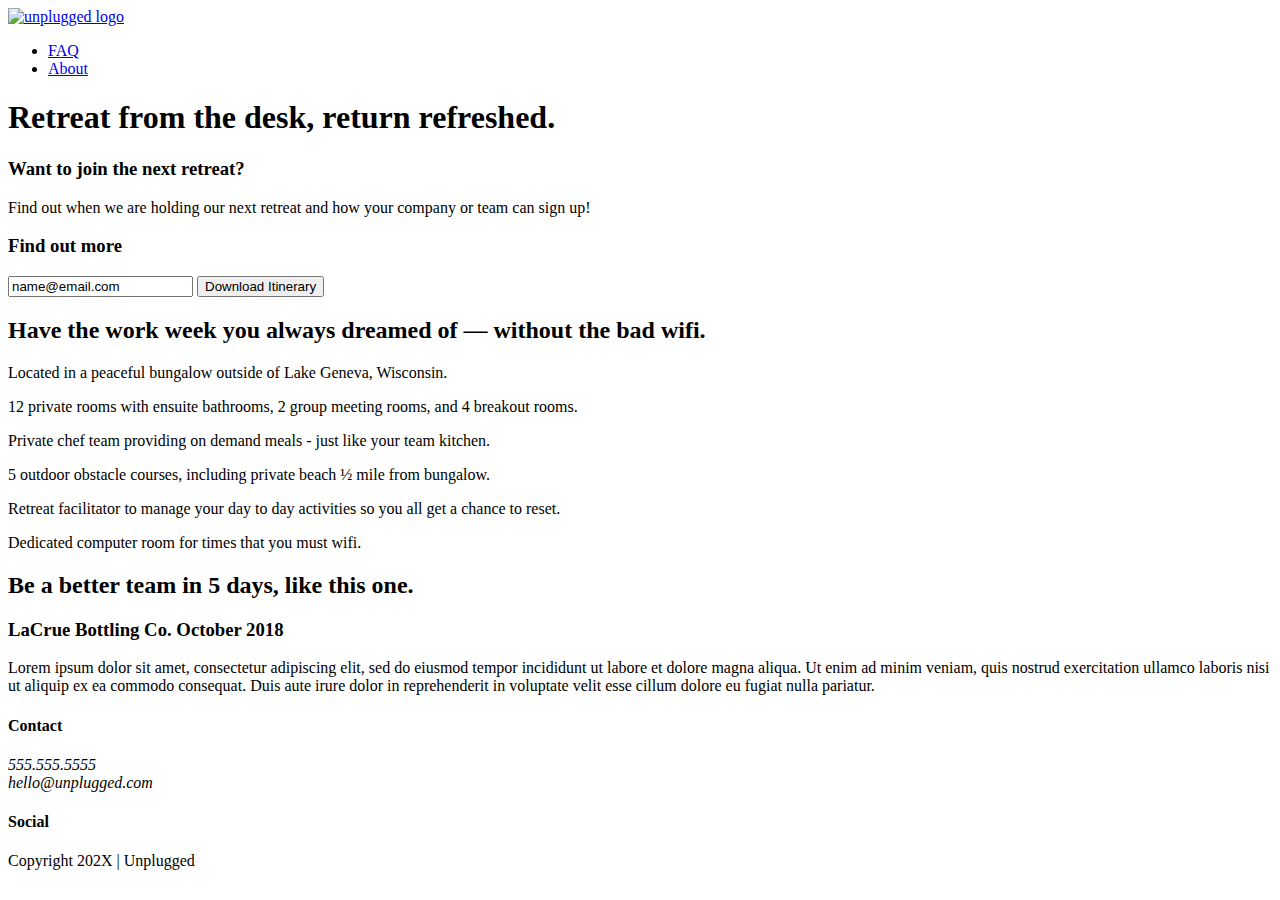
==== index.html @ 960b0386 "Completed coding on homepage" ====
<!doctype html>
<html class="no-js" lang="">

<head>
  <meta charset="utf-8">
  <title>Tranquil Escapes</title>
  <meta name="description" content="">
  <meta name="viewport" content="width=device-width, initial-scale=1">

  <meta property="og:title" content="">
  <meta property="og:type" content="">
  <meta property="og:url" content="">
  <meta property="og:image" content="">

  <link rel="manifest" href="site.webmanifest">
  <link rel="apple-touch-icon" href="icon.png">
  <!-- Place favicon.ico in the root directory -->

  <link rel="stylesheet" href="css/normalize.css">
  <link rel="stylesheet" href="css/main.css">

  <meta name="theme-color" content="#fafafa">
</head>

<body>
  <header>
    <div>
      <a href="#"><img src="" alt="unplugged logo"></a>
      <div class="header-divider"></div>
      <nav>
        <ul>
          <li><a href="faq/index.html" rel="noopener">FAQ</a></li>
          <li><a href="about/index.html" rel="noopener">About</a></li>
        </ul>
      </nav>
    </div>
  </header>
  <main>
    <section class="hero-area">
      <h1>Retreat from the desk, return refreshed.</h1>
    </section>
    <aside>
      <div class="content-wrapper">
        <div class="form-description">
          <h3>Want to join the next retreat?</h3>
          <p>
            Find out when we are holding our next retreat and how your company or team can sign up!
          </p>
        </div>
        <div class="form">
          <h3>Find out more</h3>
          <input type="text" name="name" value="name@email.com">
          <input type="button" value="Download Itinerary">
        </div>
      </div>
    </aside>
    <section class="features">
      <div class="content-wrapper">
        <h2>Have the work week you always dreamed of — without the bad wifi.</h2>
        <div class="features-items">
          <article>
            <p class="fontawesome-icon">
            </p>
            <p class="features-item-description">
              Located in a peaceful bungalow outside of Lake Geneva, Wisconsin.
            </p>
          </article>
          <article>
            <p class="fontawesome-icon">
            </p>
            <p class="features-item-description">
              12 private rooms with ensuite bathrooms, 2 group meeting rooms, and 4 breakout rooms.
            </p>
          </article>
          <article>
            <p class="fontawesome-icon">
            </p>
            <p class="features-item-description">
              Private chef team providing on demand meals - just like your team kitchen.
            </p>
          </article>
          <article>
            <p class="fontawesome-icon">
            </p>
            <p class="features-item-description">
              5 outdoor obstacle courses, including private beach ½ mile from bungalow.
            </p>
          </article>
          <article>
            <p class="fontawesome-icon">
            </p>
            <p class="features-item-description">
              Retreat facilitator to manage your day to day activities so you all get a chance to reset.
            </p>
          </article>
          <article>
            <p class="fontawesome-icon">
            </p>
            <p class="features-item-description">
              Dedicated computer room for times that you must wifi.
            </p>
          </article>
        </div>
      </div>
    </section>
    <section class="reviews">
      <div class="content-wrapper">
        <h2>Be a better team in 5 days, like this one.</h2>
        <article>
          <div>
            <h3>LaCrue Bottling Co. October 2018</h3>
            <p>
              Lorem ipsum dolor sit amet, consectetur adipiscing elit, sed do eiusmod tempor incididunt ut labore et
              dolore magna aliqua. Ut enim ad minim veniam, quis nostrud exercitation ullamco laboris nisi ut aliquip ex
              ea commodo consequat. Duis aute irure dolor
              in reprehenderit in voluptate velit esse cillum dolore eu fugiat nulla pariatur.
            </p>
          </div>
        </article>
      </div>
    </section>
  </main>
  <footer>
    <div class="content-wrapper">
      <div class="footer-content">
        <div class="contact">
          <h4>Contact</h4>
          <address>
            <p>555.555.5555<br>
              hello@unplugged.com
            </p>
          </address>
          <div class="social">
            <h4>Social</h4>
            <div class="social-icons">
              <p>
                <a href="https://www.facebook.com/Skillcrush/" target="_blank"></a>
              </p>
              <p>
                <a href="https://twitter.com/Skillcrush" target="_blank"></a>
              </p>
              <p>
                <a href="https://www.instagram.com/skillcrush/" target="_blank"></a>
              </p>
            </div>
          </div>
        </div>
        <!-- footer content ends-->
      </div>
      <!-- footer content-wrapper ends -->
      <div class="copyright">
        <p>Copyright 202X | Unplugged</p>
      </div>
  </footer>

  <script src="js/vendor/modernizr-3.11.2.min.js"></script>
  <script src="js/plugins.js"></script>
  <script src="js/main.js"></script>

  <!-- Google Analytics: change UA-XXXXX-Y to be your site's ID. -->
  <script>
    window.ga = function () {
      ga.q.push(arguments)
    };
    ga.q = [];
    ga.l = +new Date;
    ga('create', 'UA-XXXXX-Y', 'auto');
    ga('set', 'anonymizeIp', true);
    ga('set', 'transport', 'beacon');
    ga('send', 'pageview')
  </script>
  <script src="https://www.google-analytics.com/analytics.js" async></script>
</body>

</html>
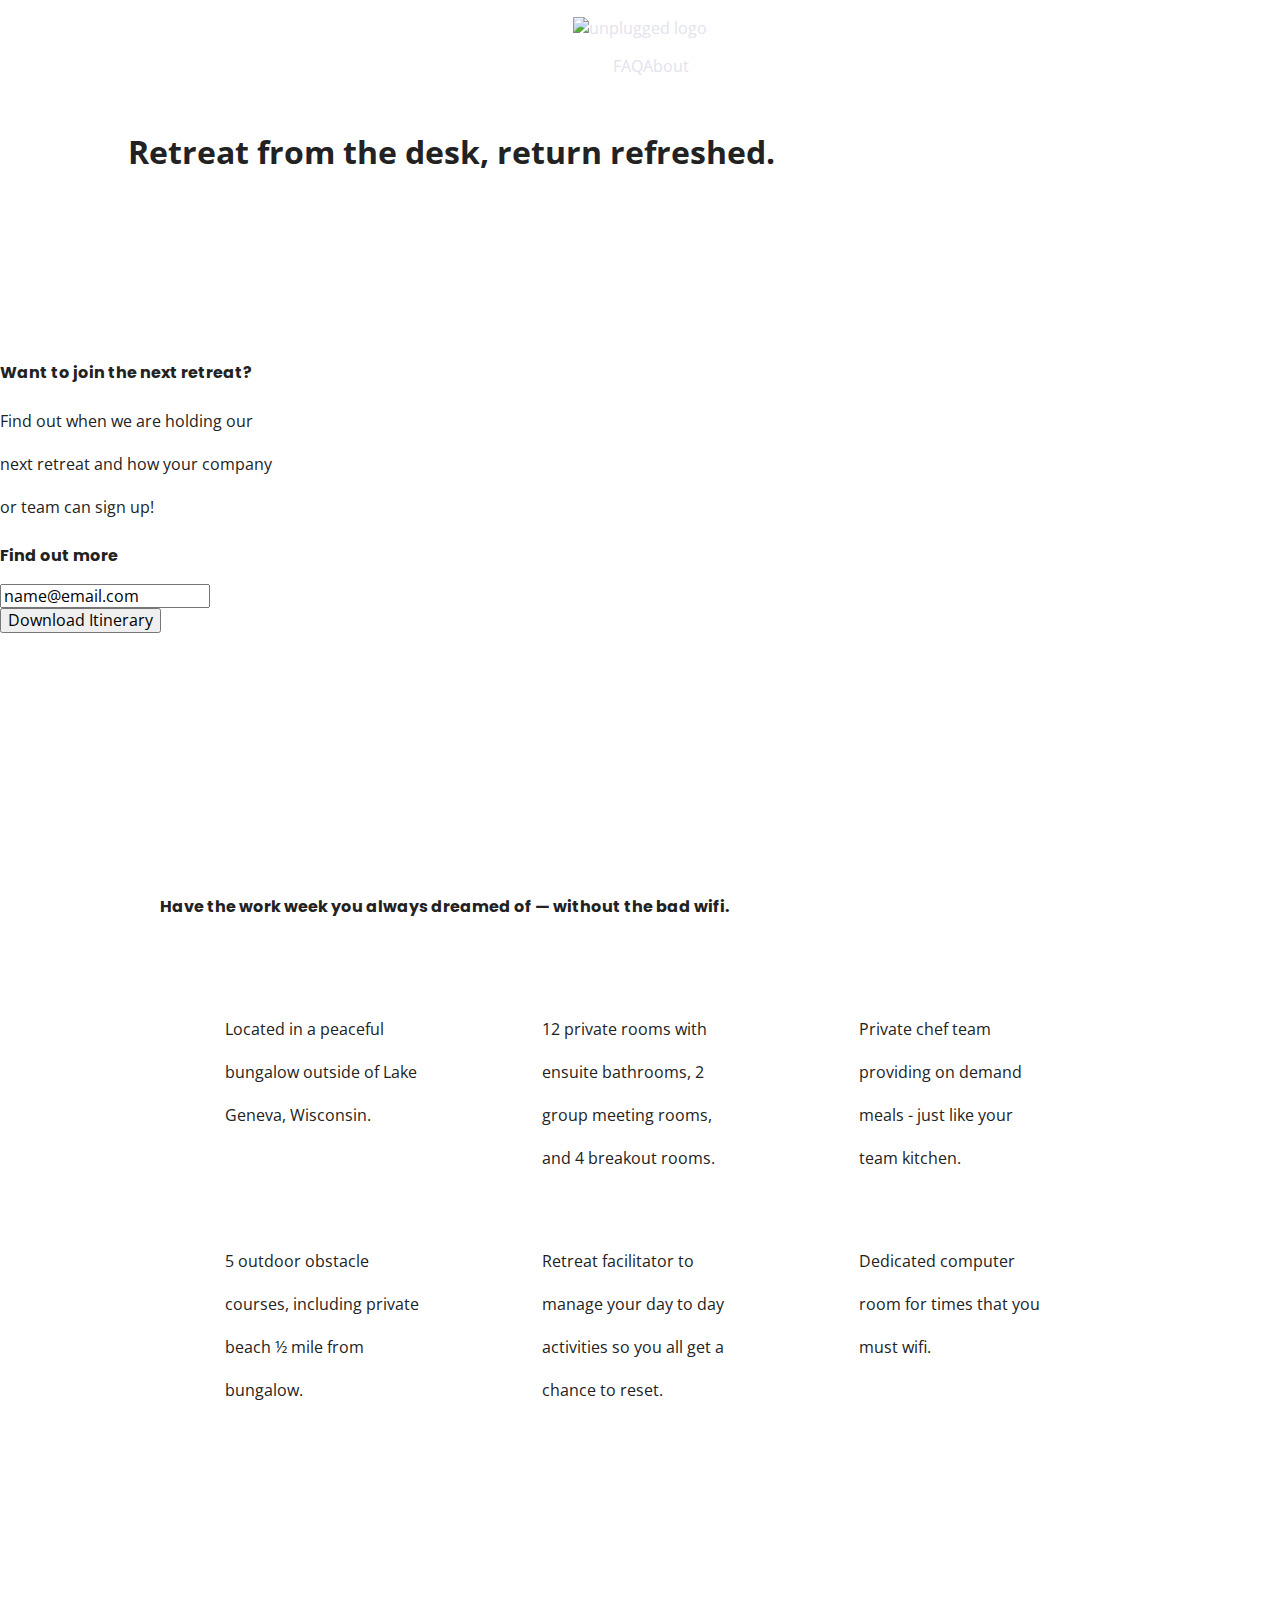
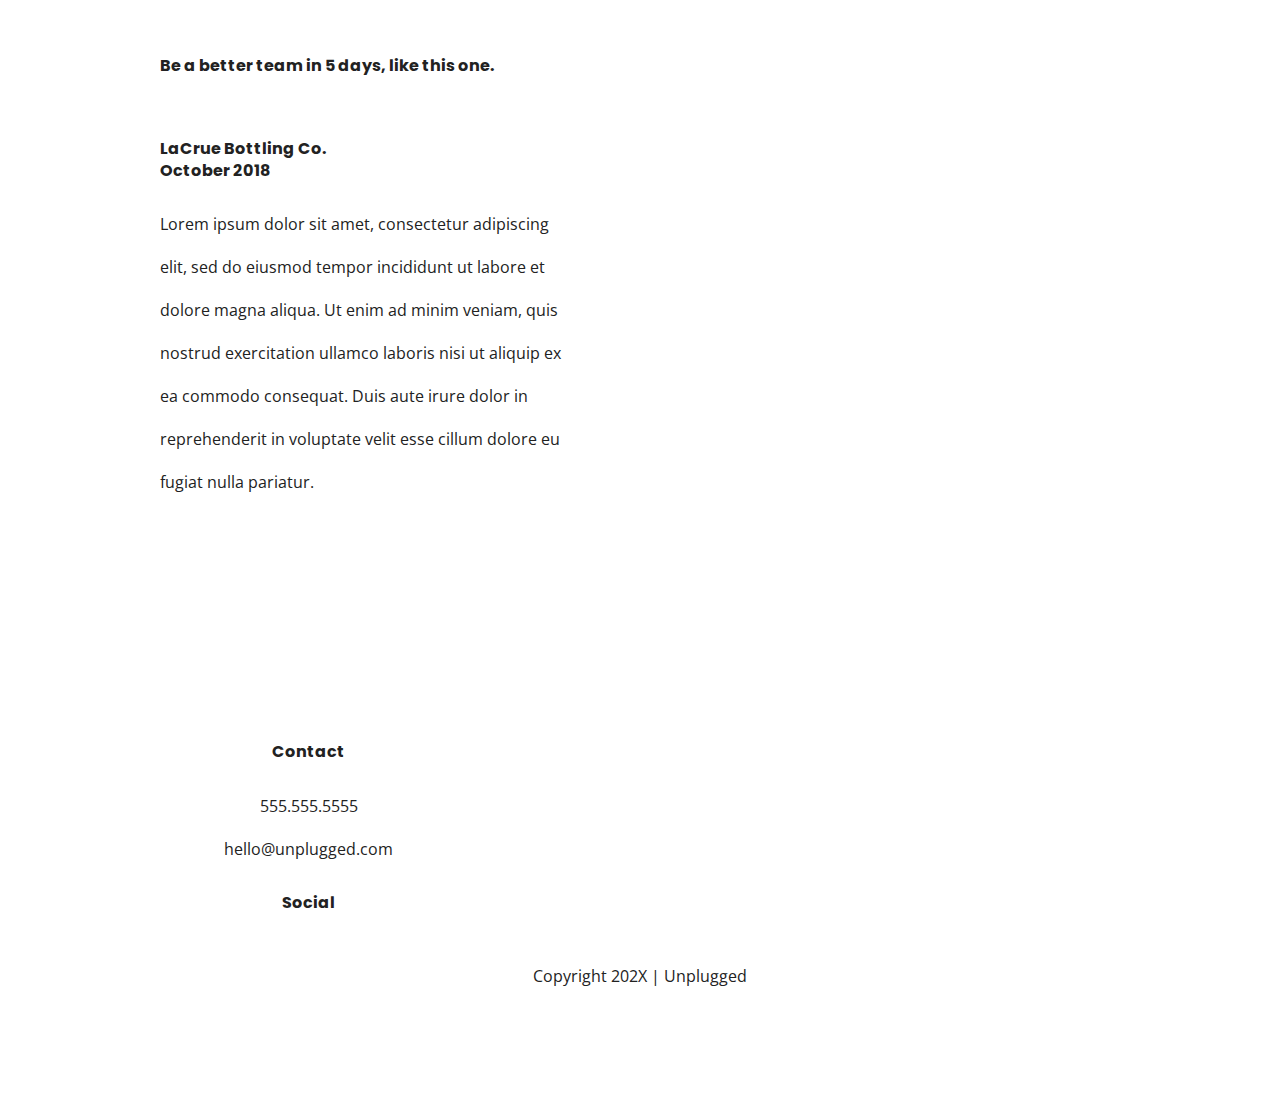
==== commit 9bc5f274: "Implemented text styles" ====
--- a/index.html
+++ b/index.html
@@ -18,6 +18,11 @@
 
   <link rel="stylesheet" href="css/normalize.css">
   <link rel="stylesheet" href="css/main.css">
+  <link rel="preconnect" href="https://fonts.googleapis.com">
+  <link rel="preconnect" href="https://fonts.gstatic.com" crossorigin>
+  <link
+    href="https://fonts.googleapis.com/css2?family=Open+Sans:ital,wght@0,300..800;1,300..800&family=Poppins:ital,wght@0,100;0,200;0,300;0,400;0,500;0,600;0,700;0,800;0,900;1,100;1,200;1,300;1,400;1,500;1,600;1,700;1,800;1,900&display=swap"
+    rel="stylesheet">
 
   <meta name="theme-color" content="#fafafa">
 </head>
--- a/css/main.css
+++ b/css/main.css
@@ -0,0 +1,641 @@
+/*! HTML5 Boilerplate v8.0.0 | MIT License | https://html5boilerplate.com/ */
+
+/* main.css 2.1.0 | MIT License | https://github.com/h5bp/main.css#readme */
+/*
+ * What follows is the result of much research on cross-browser styling.
+ * Credit left inline and big thanks to Nicolas Gallagher, Jonathan Neal,
+ * Kroc Camen, and the H5BP dev community and team.
+ */
+
+/* ==========================================================================
+   Base styles: opinionated defaults
+   ========================================================================== */
+
+html {
+  color: #222;
+  font-size: 1em;
+  line-height: 1.4;
+}
+
+/*
+ * Remove text-shadow in selection highlight:
+ * https://twitter.com/miketaylr/status/12228805301
+ *
+ * Vendor-prefixed and regular ::selection selectors cannot be combined:
+ * https://stackoverflow.com/a/16982510/7133471
+ *
+ * Customize the background color to match your design.
+ */
+
+::-moz-selection {
+  background: #b3d4fc;
+  text-shadow: none;
+}
+
+::selection {
+  background: #b3d4fc;
+  text-shadow: none;
+}
+
+/*
+ * A better looking default horizontal rule
+ */
+
+hr {
+  display: block;
+  height: 1px;
+  border: 0;
+  border-top: 1px solid #ccc;
+  margin: 1em 0;
+  padding: 0;
+}
+
+/*
+ * Remove the gap between audio, canvas, iframes,
+ * images, videos and the bottom of their containers:
+ * https://github.com/h5bp/html5-boilerplate/issues/440
+ */
+
+audio,
+canvas,
+iframe,
+img,
+svg,
+video {
+  vertical-align: middle;
+}
+
+/*
+ * Remove default fieldset styles.
+ */
+
+fieldset {
+  border: 0;
+  margin: 0;
+  padding: 0;
+}
+
+/*
+ * Allow only vertical resizing of textareas.
+ */
+
+textarea {
+  resize: vertical;
+}
+
+/* ==========================================================================
+   Author's custom styles
+   ========================================================================== */
+/* General Styles */
+
+html {
+  font-size: 1rem;
+}
+
+body {
+  font-family: "Open Sans", sans-serif;
+  font-size: 1em;
+}
+
+ul,
+ol {
+  list-style-type: none;
+}
+
+a {
+  color: #e2e3ed;
+  text-decoration: none;
+}
+
+h2 {
+  font-family: "Poppins", sans-serif;
+  font-size: 1em;
+}
+
+h3,
+h4 {
+  font-family: "Poppins", sans-serif;
+  font-size: 1em;
+}
+
+p {
+  line-height: 43px;
+}
+
+img {
+}
+
+figure {
+}
+
+address {
+  font-style: normal;
+}
+
+.content-wrapper {
+  width: 90%;
+}
+
+.content-wrapper {
+  width: 90%;
+  margin: 50px 0;
+}
+
+header {
+  display: flex;
+  justify-content: center;
+  padding: 15px 0;
+}
+
+header .content-wrapper {
+  display: flex;
+  justify-content: center;
+  align-items: center;
+  flex-flow: row wrap;
+  margin: 0;
+}
+.header-divider {
+  width: 80%;
+  height: 1px;
+  margin: 10px 0 20px 0;
+}
+
+header nav {
+  width: 60%;
+}
+
+header nav ul {
+  display: flex;
+  justify-content: space-around;
+  width: 100%;
+}
+
+footer {
+  display: flex;
+  flex-direction: column;
+  align-items: center;
+  text-align: center;
+}
+
+footer .content-wrapper {
+  width: 55%;
+}
+
+footer p {
+  margin: 0;
+}
+
+footer .contact {
+  margin-bottom: 50px;
+}
+
+footer .social-icons {
+  display: flex;
+  justify-content: space-around;
+  align-items: center;
+}
+
+footer .social-icons p {
+  display: flex;
+  justify-content: center;
+  align-items: center;
+}
+
+footer .copyright {
+  margin: 20px 0;
+}
+/* -------------------- Mobile Styles - Homepage -------------------- */
+
+/* Hero Area */
+
+.hero-area {
+  display: flex;
+  justify-content: center;
+}
+
+/* Aside */
+
+aside {
+  display: flex;
+  justify-content: center;
+}
+
+/* Features */
+
+.features {
+  display: flex;
+  justify-content: center;
+}
+
+.features h2 {
+  margin-bottom: 60px;
+}
+
+.features article {
+  width: 63%;
+  margin: 30px 0;
+}
+
+.features .features-items {
+  display: flex;
+  justify-content: center;
+  align-items: flex-start;
+  flex-flow: row wrap;
+}
+
+.features p {
+  margin: 0;
+}
+
+/* Reviews */
+
+.reviews {
+  display: flex;
+  justify-content: center;
+}
+
+.reviews h2 {
+  margin-bottom: 40px;
+}
+
+.reviews h3 {
+  width: 55%;
+  margin: 20px 0;
+}
+
+/* ==========================================================================
+   About Page
+   ========================================================================== */
+
+.mission {
+  display: flex;
+  justify-content: center;
+}
+
+.contact-section {
+  display: flex;
+  justify-content: center;
+}
+
+.contact-content p {
+  margin: 0;
+}
+
+/* ==========================================================================
+   FAQ Page
+   ========================================================================== */
+
+.faq {
+  display: flex;
+  justify-content: center;
+}
+
+.faq .content-wrapper {
+  display: flex;
+  justify-content: center;
+  align-items: flex-start;
+  flex-flow: row wrap;
+  margin: 50px 0 0 0;
+}
+
+.faq h2 {
+  margin-bottom: 40px;
+}
+
+.faq-content {
+  margin-bottom: 50px;
+}
+/* ==========================================================================
+   Helper classes
+   ========================================================================== */
+
+/*
+ * Hide visually and from screen readers
+ */
+
+.hidden,
+[hidden] {
+  display: none !important;
+}
+
+/*
+ * Hide only visually, but have it available for screen readers:
+ * https://snook.ca/archives/html_and_css/hiding-content-for-accessibility
+ *
+ * 1. For long content, line feeds are not interpreted as spaces and small width
+ *    causes content to wrap 1 word per line:
+ *    https://medium.com/@jessebeach/beware-smushed-off-screen-accessible-text-5952a4c2cbfe
+ */
+
+.sr-only {
+  border: 0;
+  clip: rect(0, 0, 0, 0);
+  height: 1px;
+  margin: -1px;
+  overflow: hidden;
+  padding: 0;
+  position: absolute;
+  white-space: nowrap;
+  width: 1px;
+  /* 1 */
+}
+
+/*
+ * Extends the .sr-only class to allow the element
+ * to be focusable when navigated to via the keyboard:
+ * https://www.drupal.org/node/897638
+ */
+
+.sr-only.focusable:active,
+.sr-only.focusable:focus {
+  clip: auto;
+  height: auto;
+  margin: 0;
+  overflow: visible;
+  position: static;
+  white-space: inherit;
+  width: auto;
+}
+
+/*
+ * Hide visually and from screen readers, but maintain layout
+ */
+
+.invisible {
+  visibility: hidden;
+}
+
+/*
+ * Clearfix: contain floats
+ *
+ * For modern browsers
+ * 1. The space content is one way to avoid an Opera bug when the
+ *    `contenteditable` attribute is included anywhere else in the document.
+ *    Otherwise it causes space to appear at the top and bottom of elements
+ *    that receive the `clearfix` class.
+ * 2. The use of `table` rather than `block` is only necessary if using
+ *    `:before` to contain the top-margins of child elements.
+ */
+
+.clearfix::before,
+.clearfix::after {
+  content: " ";
+  display: table;
+}
+
+.clearfix::after {
+  clear: both;
+}
+
+/* ==========================================================================
+   EXAMPLE Media Queries for Responsive Design.
+   These examples override the primary ('mobile first') styles.
+   Modify as content requires.
+   ========================================================================== */
+
+@media only screen and (min-width: 768px) {
+  /*Tablet styles here*/
+  .content-wrapper {
+    max-width: 640px;
+    margin: 100px 0;
+  }
+  /* Header */
+  header {
+    padding: 33px 0;
+  }
+  header .content-wrapper {
+    width: 100px;
+    justify-content: space-between;
+  }
+
+  header nav {
+    width: 20%;
+  }
+
+  header nav ul {
+    justify-content: space-between;
+  }
+
+  .header-divider {
+    display: none;
+  }
+
+  /* Hero Area */
+
+  /* Aside */
+  aside {
+    display: flex;
+    justify-content: space-between;
+    align-content: flex-start;
+    margin: 50px 0;
+  }
+  aside .content-wrapper .form-description,
+  aside .content-wrapper .form {
+    width: 40%;
+    margin: 0;
+  }
+
+  /* Features */
+  .features article {
+    display: flex;
+    align-items: center;
+    flex-flow: column wrap;
+    flex-basis: 50%;
+  }
+
+  .features .features-item-description {
+    width: 62%;
+  }
+
+  /* Reviews */
+  .reviews article {
+    display: flex;
+    justify-content: space-between;
+  }
+
+  .reviews article div {
+    width: 49%;
+  }
+
+  /* Footer */
+  footer .content-wrapper {
+    width: 65%;
+  }
+
+  .footer-content {
+    display: flex;
+    justify-content: space-between;
+    align-items: center;
+  }
+
+  footer .contact {
+    margin-bottom: 0;
+  }
+
+  footer .copyright {
+    width: 100%;
+  }
+
+  /* About Page - Tablet View */
+  .mission-content {
+    display: flex;
+    justify-content: space-between;
+    align-items: flex-start;
+    padding-top: 20px;
+  }
+
+  .mission-content p {
+    width: 45%;
+  }
+
+  .contact-section .content-wrapper h2 {
+    width: 80%;
+  }
+
+  .contact-content {
+    display: flex;
+    justify-content: space-between;
+    align-items: flex-start;
+  }
+  /* FAQ Page - Tablet View */
+  .faq .content-wrapper {
+    display: flex;
+    justify-content: space-between;
+  }
+  .faq-content {
+    flex-basis: 45%;
+  }
+  .faq h2 {
+    width: 100%;
+  }
+}
+
+@media only screen and (min-width: 1200px) {
+  /*Desktop styles here*/
+  header {
+    padding: 15px 0;
+  }
+
+  .content-wrapper {
+    max-width: 960px;
+  }
+
+  /* Hero */
+  .hero-area h1 {
+    width: 80%;
+  }
+
+  /* Aside */
+  aside .content-wrapper {
+    justify-content: space-around;
+  }
+
+  aside .content-wrapper .form-description,
+  aside .content-wrapper .form {
+    width: 30%;
+  }
+
+  /* Features */
+  .features h2 {
+    width: 90%;
+  }
+
+  .features article {
+    flex-basis: 33%;
+  }
+
+  .reviews article div {
+    width: 42%;
+  }
+
+  .mission h2,
+  .contact-section .content-wrapper h2 {
+    width: 95%;
+  }
+
+  .faq h2 {
+    width: 100%;
+  }
+}
+
+@media print,
+  (-webkit-min-device-pixel-ratio: 1.25),
+  (min-resolution: 1.25dppx),
+  (min-resolution: 120dpi) {
+  /* Style adjustments for high resolution devices */
+}
+
+/* ==========================================================================
+   Print styles.
+   Inlined to avoid the additional HTTP request:
+   https://www.phpied.com/delay-loading-your-print-css/
+   ========================================================================== */
+
+@media print {
+  *,
+  *::before,
+  *::after {
+    background: #fff !important;
+    color: #000 !important;
+    /* Black prints faster */
+    box-shadow: none !important;
+    text-shadow: none !important;
+  }
+
+  a,
+  a:visited {
+    text-decoration: underline;
+  }
+
+  a[href]::after {
+    content: " (" attr(href) ")";
+  }
+
+  abbr[title]::after {
+    content: " (" attr(title) ")";
+  }
+
+  /*
+   * Don't show links that are fragment identifiers,
+   * or use the `javascript:` pseudo protocol
+   */
+  a[href^="#"]::after,
+  a[href^="javascript:"]::after {
+    content: "";
+  }
+
+  pre {
+    white-space: pre-wrap !important;
+  }
+
+  pre,
+  blockquote {
+    border: 1px solid #999;
+    page-break-inside: avoid;
+  }
+
+  /*
+   * Printing Tables:
+   * https://web.archive.org/web/20180815150934/http://css-discuss.incutio.com/wiki/Printing_Tables
+   */
+  thead {
+    display: table-header-group;
+  }
+
+  tr,
+  img {
+    page-break-inside: avoid;
+  }
+
+  p,
+  h2,
+  h3 {
+    orphans: 3;
+    widows: 3;
+  }
+
+  h2,
+  h3 {
+    page-break-after: avoid;
+  }
+}
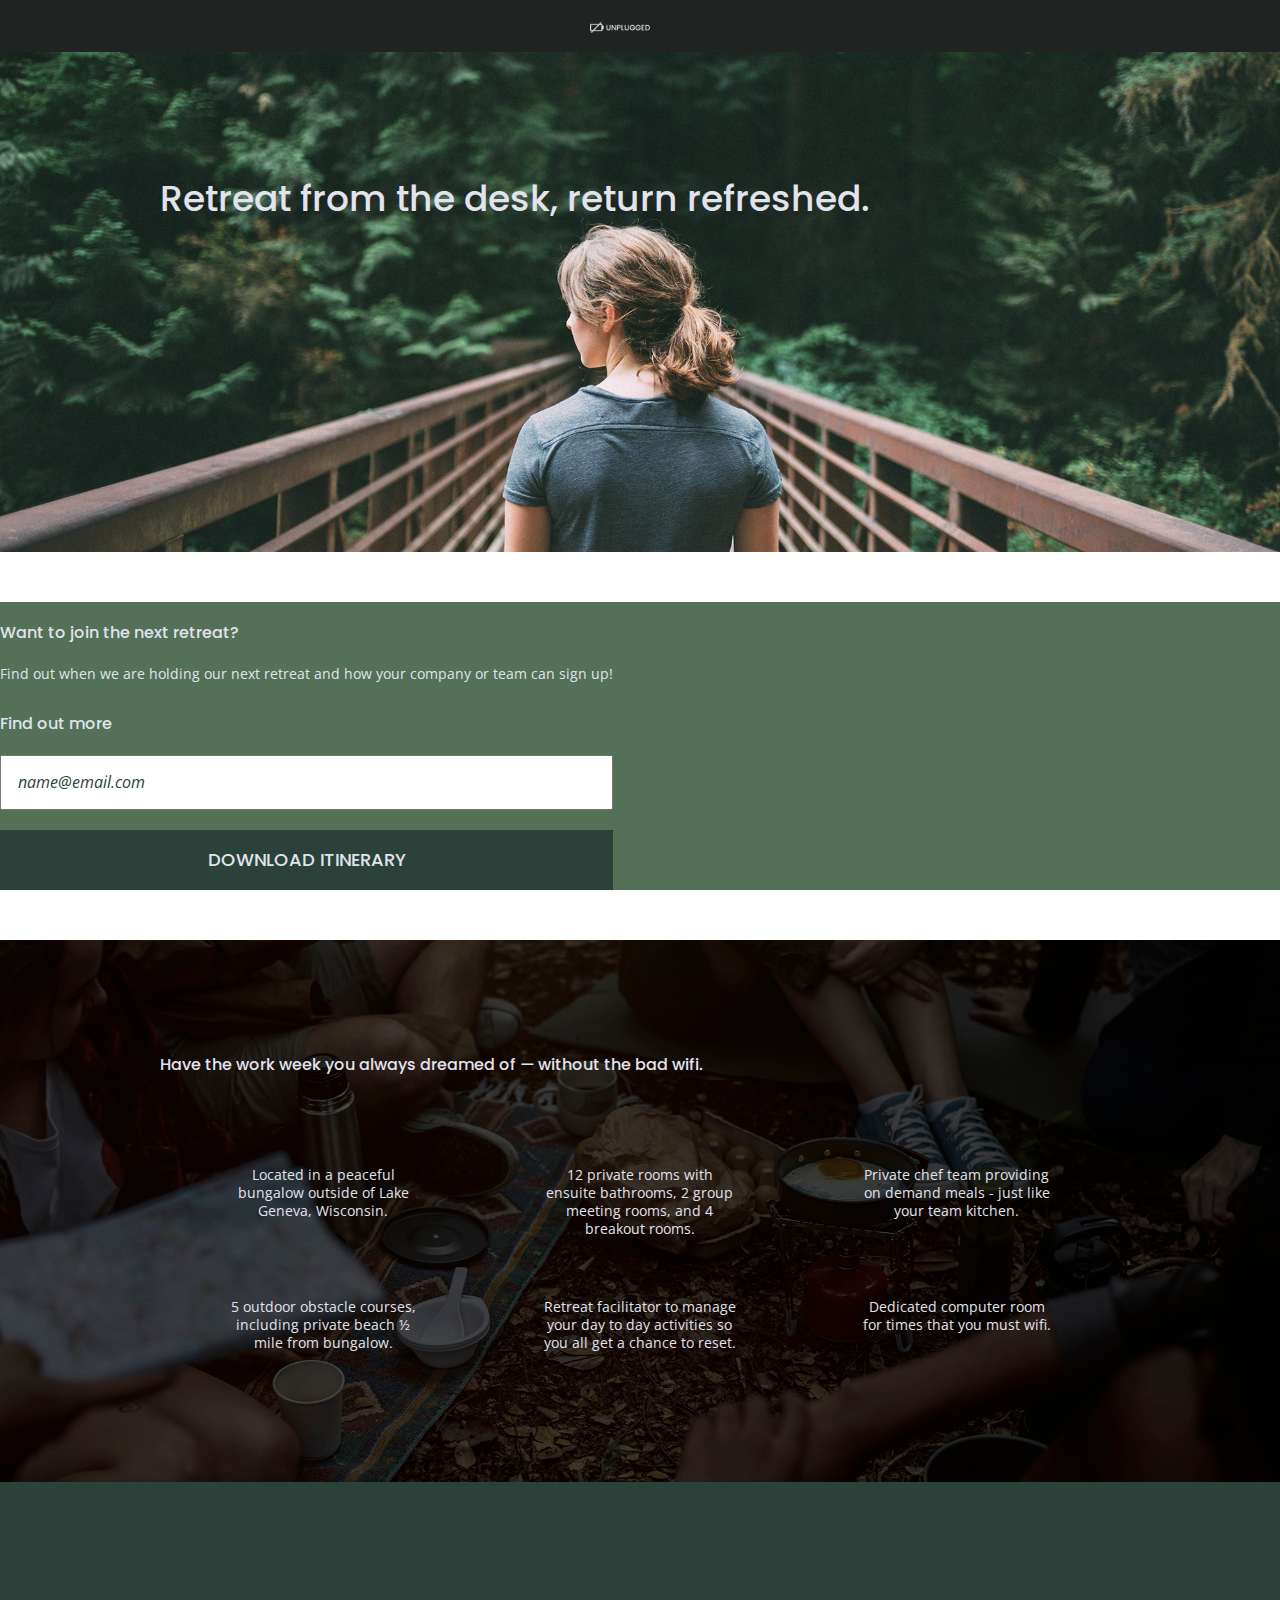
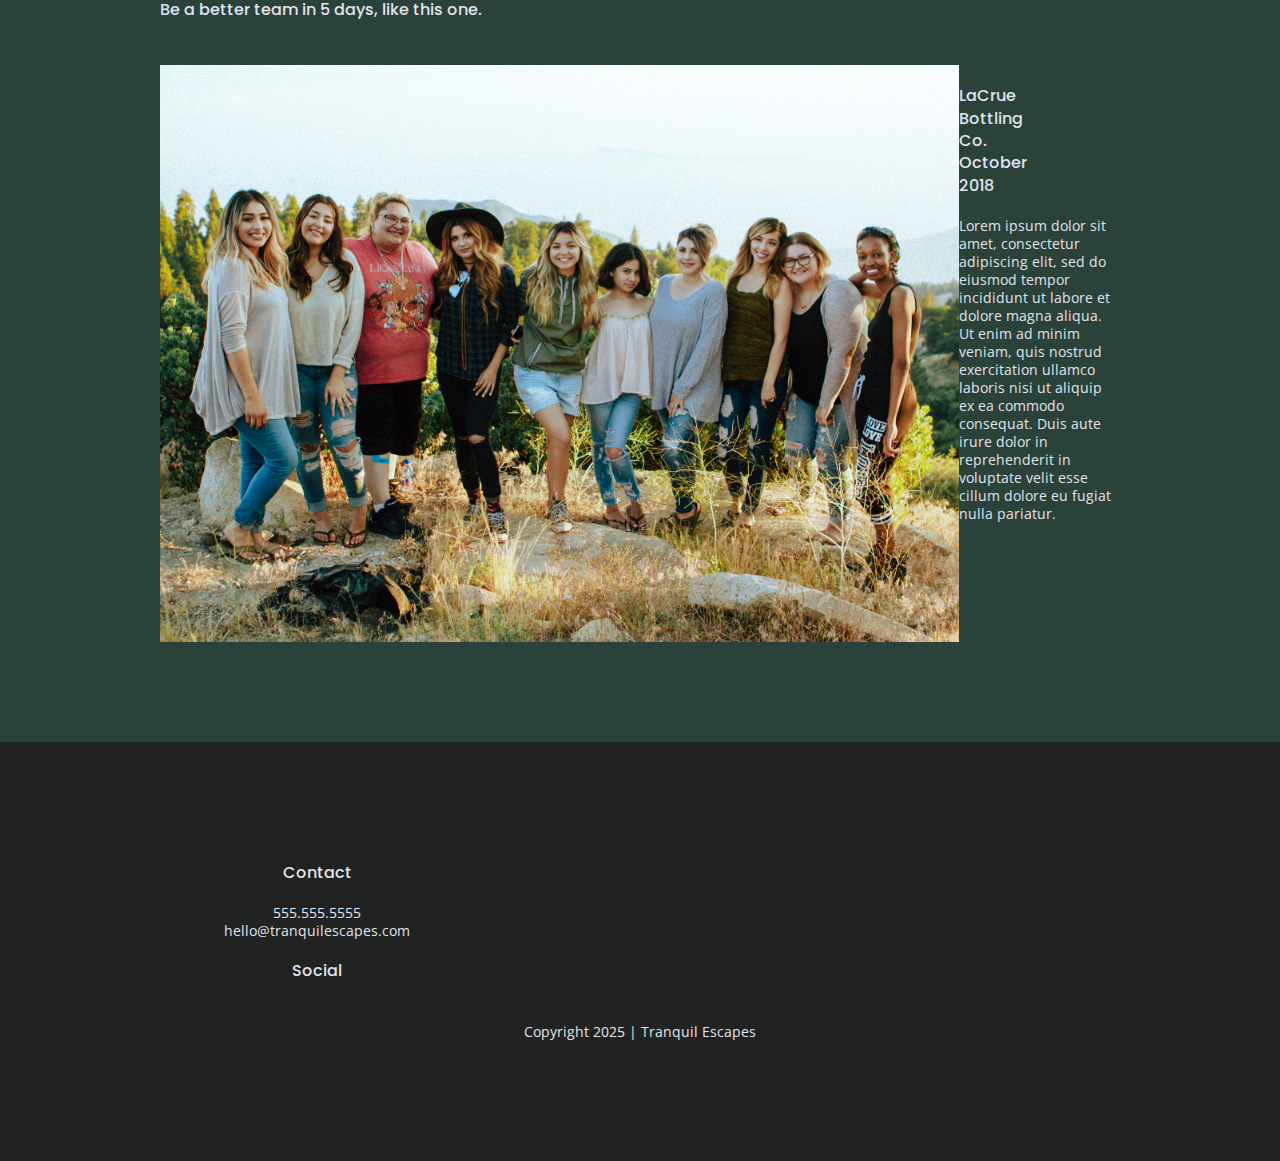
==== commit af4fc7b6: "Added images and background images" ====
--- a/index.html
+++ b/index.html
@@ -18,34 +18,37 @@
 
   <link rel="stylesheet" href="css/normalize.css">
   <link rel="stylesheet" href="css/main.css">
-  <link rel="preconnect" href="https://fonts.googleapis.com">
-  <link rel="preconnect" href="https://fonts.gstatic.com" crossorigin>
-  <link
-    href="https://fonts.googleapis.com/css2?family=Open+Sans:ital,wght@0,300..800;1,300..800&family=Poppins:ital,wght@0,100;0,200;0,300;0,400;0,500;0,600;0,700;0,800;0,900;1,100;1,200;1,300;1,400;1,500;1,600;1,700;1,800;1,900&display=swap"
-    rel="stylesheet">
-
+  <link href="https://fonts.googleapis.com/css?family=Open+Sans:400,700|Poppins:500,700" rel="stylesheet">
   <meta name="theme-color" content="#fafafa">
 </head>
 
 <body>
-  <header>
-    <div>
-      <a href="#"><img src="" alt="unplugged logo"></a>
-      <div class="header-divider"></div>
-      <nav>
-        <ul>
-          <li><a href="faq/index.html" rel="noopener">FAQ</a></li>
-          <li><a href="about/index.html" rel="noopener">About</a></li>
-        </ul>
-      </nav>
-    </div>
+    <header>
+    <div class="content-wrapper">
+      <figure>
+        <a href="">
+          <img src="img/unpluggedlogo.png" alt="unplugged logo">
+        </a>
+      </figure>
+
+      <div class="header-divider">
+        <nav>
+          <ul>
+            <li><a href="faq/index.html">FAQ</a></li>
+            <li><a href="about/index.html">About</a></li>
+          </ul>
+        </nav>
+      </div>
   </header>
   <main>
     <section class="hero-area">
-      <h1>Retreat from the desk, return refreshed.</h1>
+         <div class="content-wrapper">
+        <h1>Retreat from the desk, return refreshed.</h1>
+      </div>
     </section>
+
     <aside>
-      <div class="content-wrapper">
+      <div class="form-description">
         <div class="form-description">
           <h3>Want to join the next retreat?</h3>
           <p>
@@ -112,6 +115,9 @@
       <div class="content-wrapper">
         <h2>Be a better team in 5 days, like this one.</h2>
         <article>
+          <figure>
+            <img src="img/unplugged-retreat-lacrue.jpg" alt="Group of happy people at an outdoor retreat.">
+          </figure>
           <div>
             <h3>LaCrue Bottling Co. October 2018</h3>
             <p>
@@ -132,7 +138,7 @@
           <h4>Contact</h4>
           <address>
             <p>555.555.5555<br>
-              hello@unplugged.com
+              hello@tranquilescapes.com
             </p>
           </address>
           <div class="social">
@@ -154,12 +160,12 @@
       </div>
       <!-- footer content-wrapper ends -->
       <div class="copyright">
-        <p>Copyright 202X | Unplugged</p>
+        <p>Copyright 2025 | Tranquil Escapes</p>
       </div>
   </footer>
 
   <script src="js/vendor/modernizr-3.11.2.min.js"></script>
-  <script src="js/plugins.js"></script>
+   <script src="js/plugins.js"></script>
   <script src="js/main.js"></script>
 
   <!-- Google Analytics: change UA-XXXXX-Y to be your site's ID. -->
--- a/css/main.css
+++ b/css/main.css
@@ -93,13 +93,17 @@
 }
 
 body {
-  font-family: "Open Sans", sans-serif;
+  font-family: 'Open Sans', sans-serif;
   font-size: 1em;
+  color: #e2e3ed;
+  text-align: left;
 }
 
 ul,
 ol {
   list-style-type: none;
+  margin: 0;
+  padding: 0;
 }
 
 a {
@@ -108,32 +112,34 @@
 }
 
 h2 {
-  font-family: "Poppins", sans-serif;
+  font-family: 'Poppins', sans-serif;
   font-size: 1em;
+  font-weight: 500;
 }
 
 h3,
 h4 {
-  font-family: "Poppins", sans-serif;
+  font-family: 'Poppins', sans-serif;
   font-size: 1em;
+  font-weight: 500;
+  margin: 20px 0;
 }
 
 p {
-  line-height: 43px;
+  line-height: 18px;
+  font-size: 14px;
 }
 
 img {
+  width: 100%;
 }
 
 figure {
+  margin: 0;
 }
 
 address {
   font-style: normal;
-}
-
-.content-wrapper {
-  width: 90%;
 }
 
 .content-wrapper {
@@ -145,6 +151,8 @@
   display: flex;
   justify-content: center;
   padding: 15px 0;
+  background-color: #202322;
+
 }
 
 header .content-wrapper {
@@ -154,20 +162,32 @@
   flex-flow: row wrap;
   margin: 0;
 }
+header figure {
+  width: 60%;
+}
+
 .header-divider {
-  width: 80%;
+  width: 100%;
   height: 1px;
   margin: 10px 0 20px 0;
+  background: #3a3a3a;
 }
 
 header nav {
   width: 60%;
+  font-size: 18px;
+  font-weight: 700;
+  text-transform: uppercase;
 }
 
 header nav ul {
   display: flex;
   justify-content: space-around;
   width: 100%;
+}
+
+header nav ul li {
+  font-size: 18px;
 }
 
 footer {
@@ -175,16 +195,17 @@
   flex-direction: column;
   align-items: center;
   text-align: center;
+  background-color: #202322;
+}
+
+footer p {
+  margin: 0;
 }
 
 footer .content-wrapper {
   width: 55%;
 }
 
-footer p {
-  margin: 0;
-}
-
 footer .contact {
   margin-bottom: 50px;
 }
@@ -211,6 +232,17 @@
 .hero-area {
   display: flex;
   justify-content: center;
+  background: url(../img/unplugged-retreat.jpg);
+  background-size: cover;
+  background-position: center;
+  min-height: 500px;
+  }
+
+.hero-area h1 {
+  font-size: 2.25em;
+  font-family: "Poppins", Helvetica, Arial, sans-serif;
+  font-weight: 500;
+  line-height: 1.2;
 }
 
 /* Aside */
@@ -218,6 +250,33 @@
 aside {
   display: flex;
   justify-content: center;
+  background-color: #527158;
+}
+
+aside .form {
+  margin-top: 30px;
+}
+
+input[type="text"] {
+  box-sizing: border-box;
+  width: 100%;
+  color: #2a423a;
+  font-style: italic;
+  padding: 1em;
+}
+
+input[type="button"] {
+  width: 100%;
+  padding: 20px 0;
+  margin-top: 20px;
+  background-color: #2a423a;
+  font-family: "Poppins", Helvetica, Arial, sans-serif;
+  font-weight: 500;
+  font-size: 1.125em;
+  color: #e2e3ed;
+  border: none;
+  text-align: center;
+  text-transform: uppercase;
 }
 
 /* Features */
@@ -225,6 +284,9 @@
 .features {
   display: flex;
   justify-content: center;
+  background: url('../img/unplugged-retreat-features.jpg');
+  background-size: cover;
+  background-position: center;
 }
 
 .features h2 {
@@ -245,6 +307,7 @@
 
 .features p {
   margin: 0;
+  text-align: center;
 }
 
 /* Reviews */
@@ -252,10 +315,13 @@
 .reviews {
   display: flex;
   justify-content: center;
+  background: #2a423a;
+ 
 }
 
 .reviews h2 {
   margin-bottom: 40px;
+  line-height: 30px;
 }
 
 .reviews h3 {
@@ -270,11 +336,13 @@
 .mission {
   display: flex;
   justify-content: center;
+  background: #527158;
 }
 
 .contact-section {
   display: flex;
   justify-content: center;
+  background: #2a423a;
 }
 
 .contact-content p {
@@ -288,6 +356,7 @@
 .faq {
   display: flex;
   justify-content: center;
+  background-color: #527158;
 }
 
 .faq .content-wrapper {
@@ -300,11 +369,17 @@
 
 .faq h2 {
   margin-bottom: 40px;
+  line-height: 30px;
 }
 
 .faq-content {
   margin-bottom: 50px;
 }
+
+.faq-content h4 {
+  line-height: 24px;
+}
+
 /* ==========================================================================
    Helper classes
    ========================================================================== */
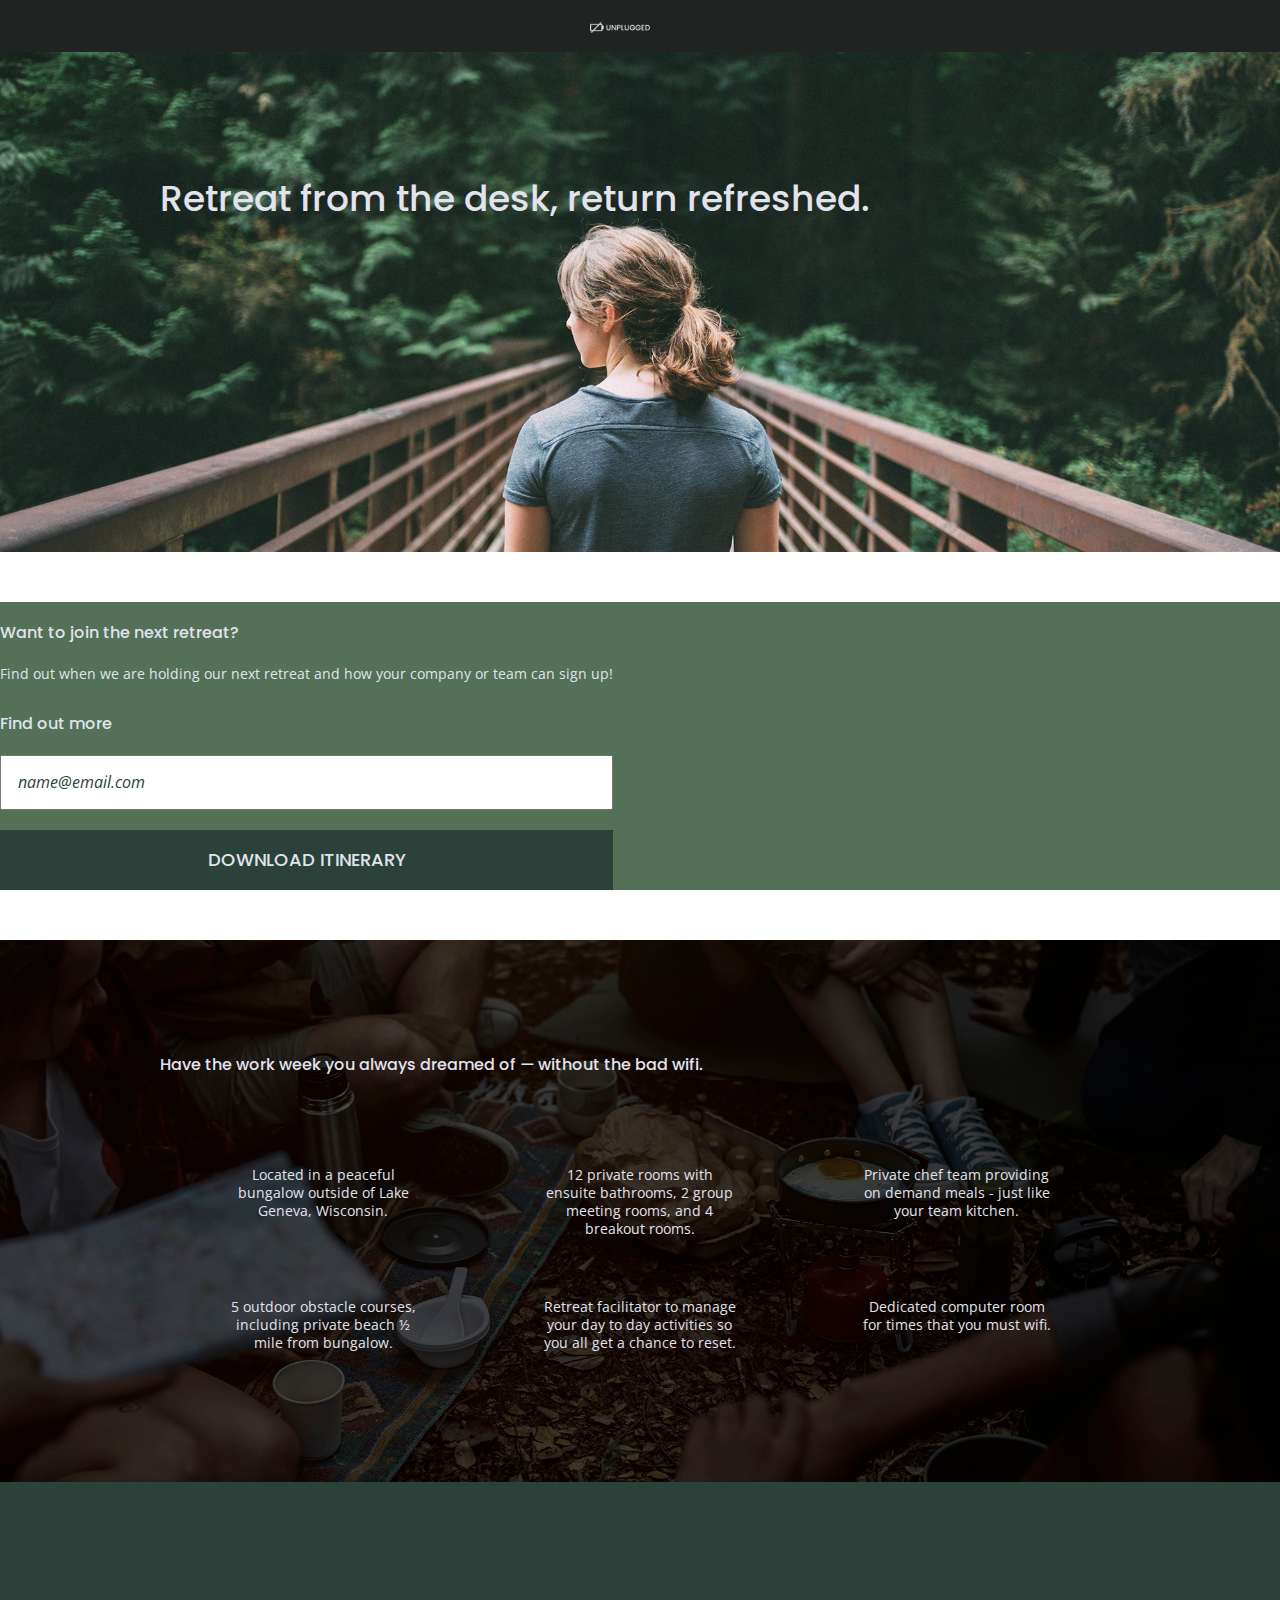
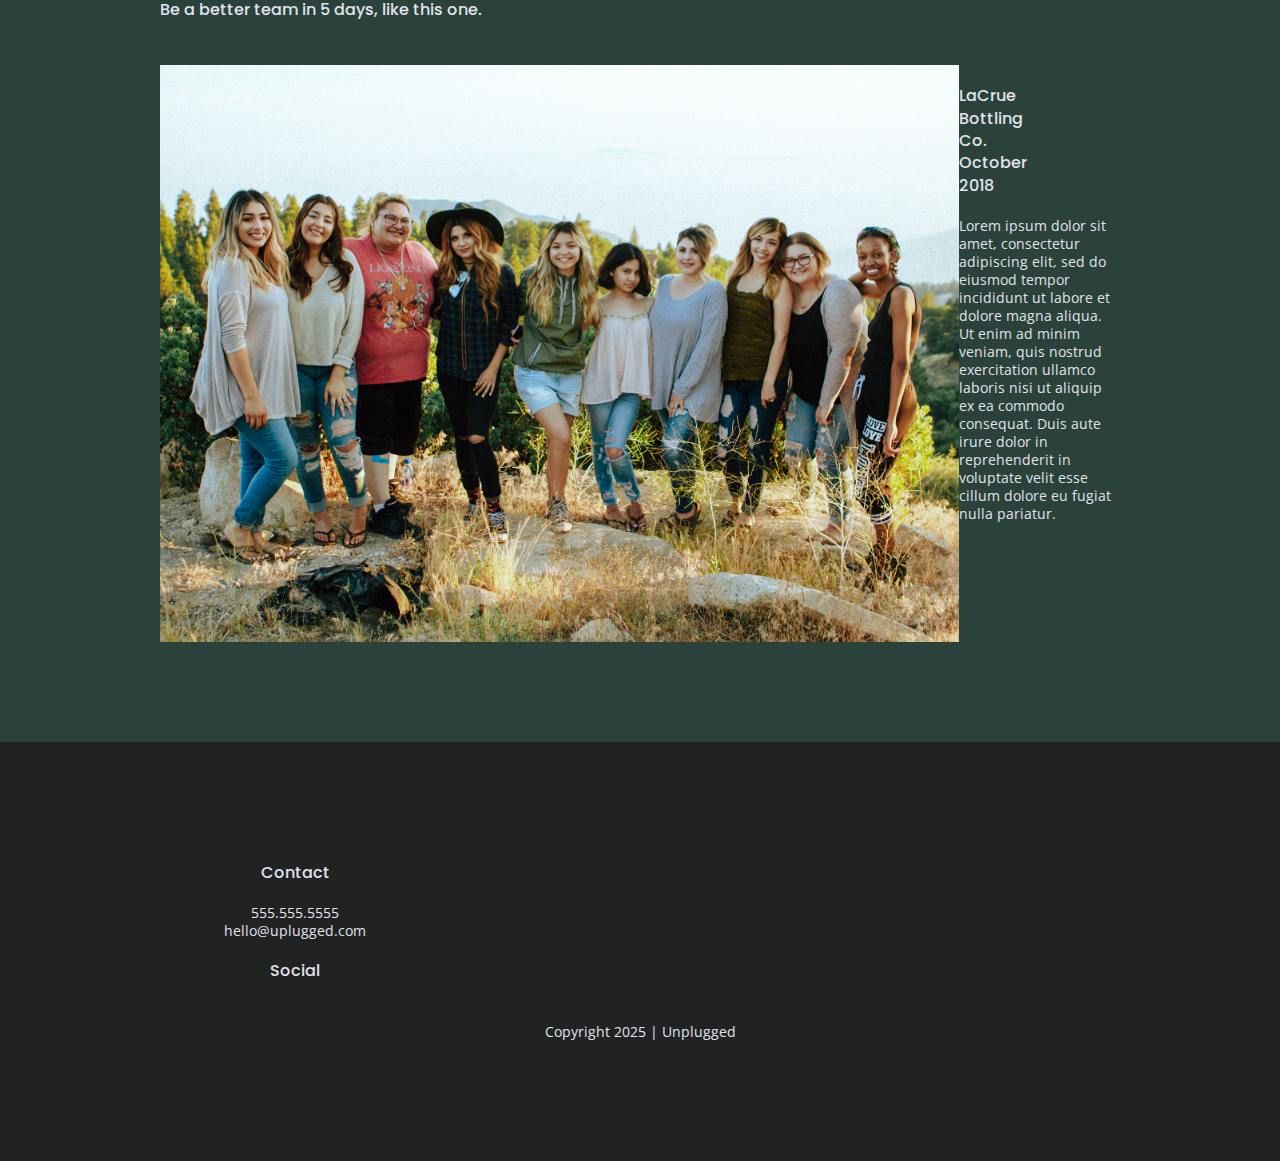
==== commit 884d4eea: "Minor updates to images" ====
--- a/index.html
+++ b/index.html
@@ -26,7 +26,7 @@
     <header>
     <div class="content-wrapper">
       <figure>
-        <a href="">
+        <a href="#">
           <img src="img/unpluggedlogo.png" alt="unplugged logo">
         </a>
       </figure>
@@ -138,7 +138,7 @@
           <h4>Contact</h4>
           <address>
             <p>555.555.5555<br>
-              hello@tranquilescapes.com
+              hello@uplugged.com
             </p>
           </address>
           <div class="social">
@@ -160,7 +160,7 @@
       </div>
       <!-- footer content-wrapper ends -->
       <div class="copyright">
-        <p>Copyright 2025 | Tranquil Escapes</p>
+        <p>Copyright 2025 | Unplugged</p>
       </div>
   </footer>
 
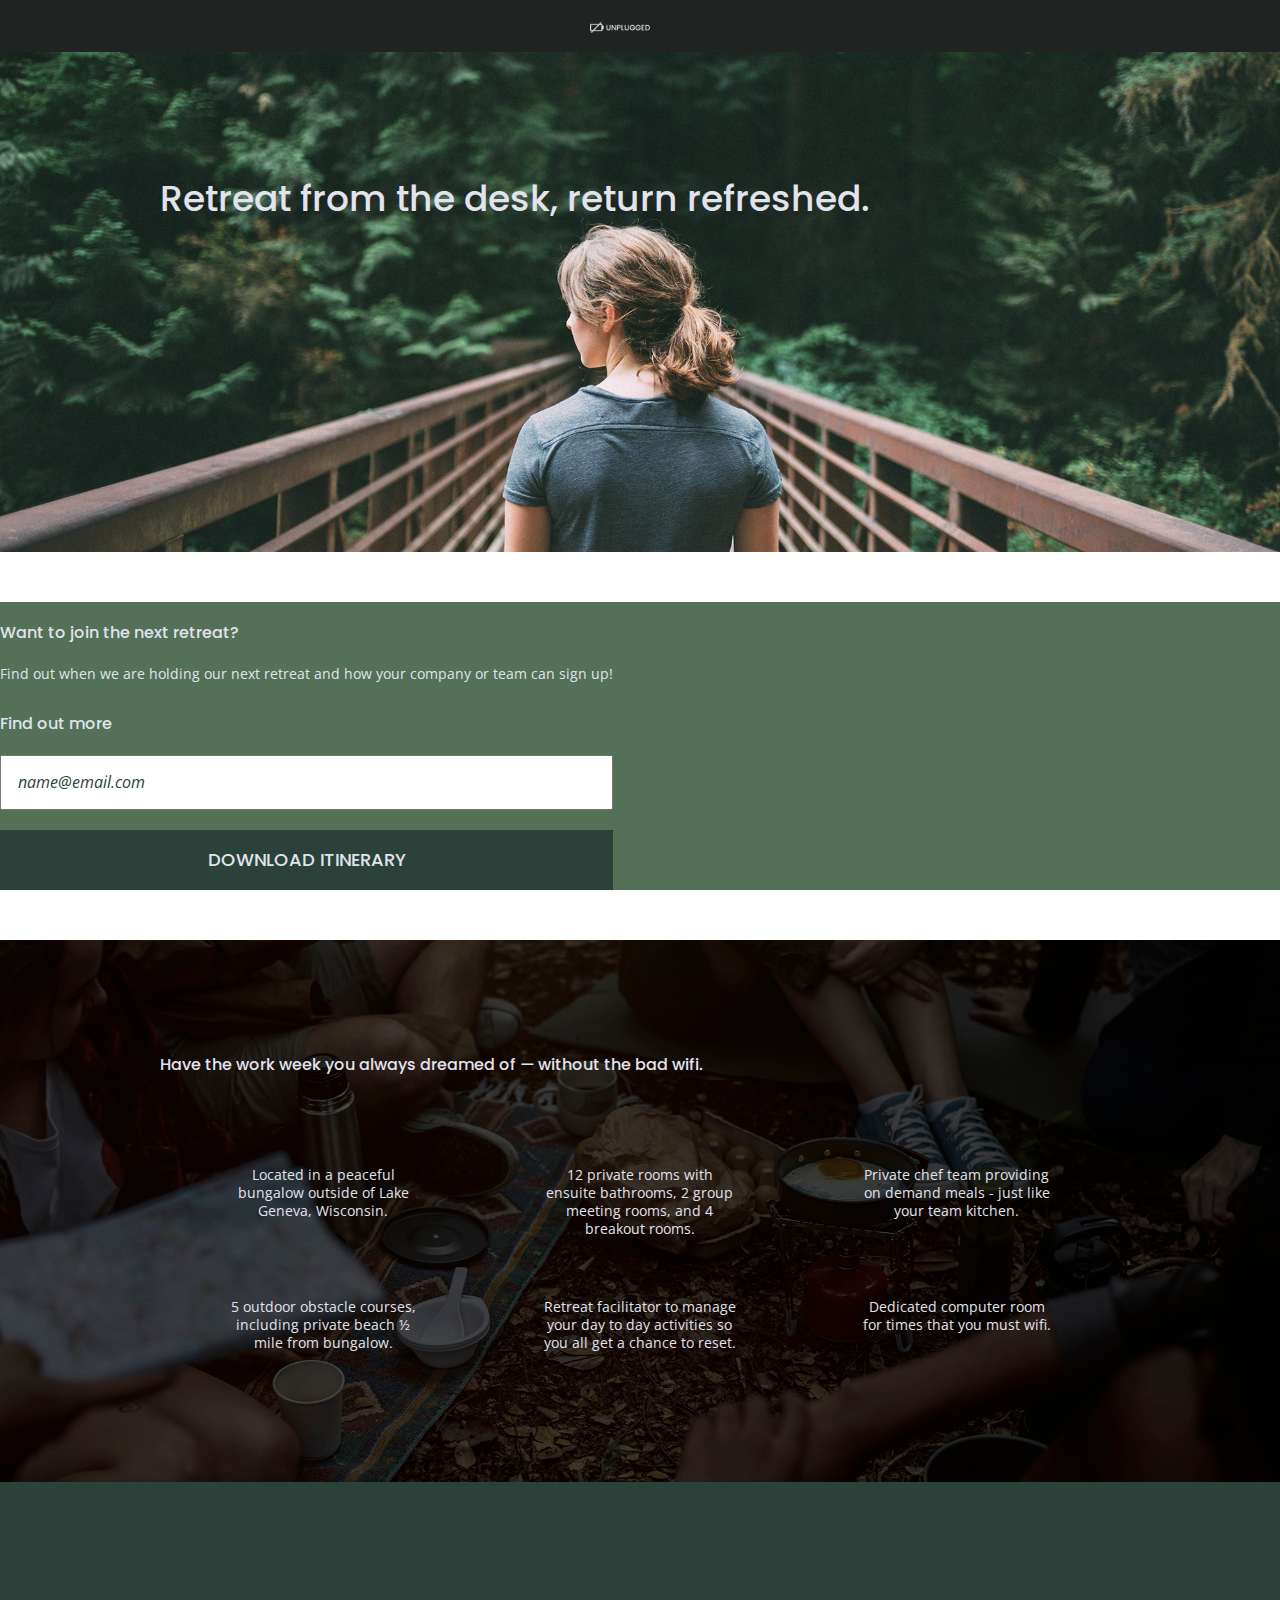
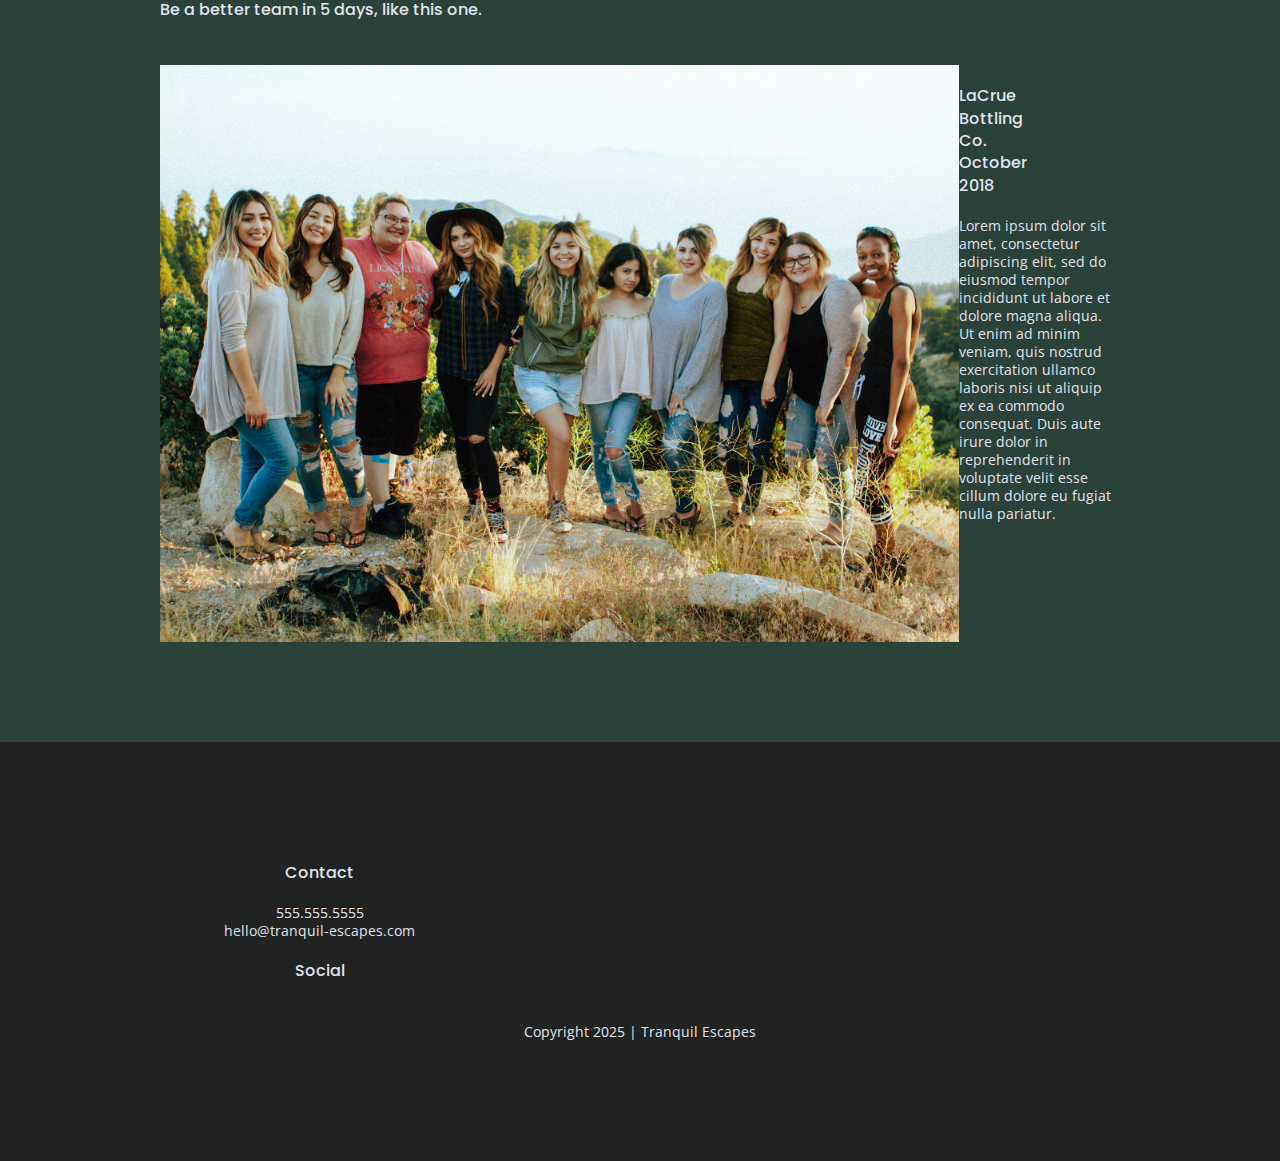
==== commit 037904d8: "Added feature Icons w/ Font Awesome" ====
--- a/index.html
+++ b/index.html
@@ -20,10 +20,14 @@
   <link rel="stylesheet" href="css/main.css">
   <link href="https://fonts.googleapis.com/css?family=Open+Sans:400,700|Poppins:500,700" rel="stylesheet">
   <meta name="theme-color" content="#fafafa">
+
+  <!-- FontAwesome CDN version 5.5 -->
+  <link rel="stylesheet" href="https://use.fontawesome.com/releases/v5.5.0/css/all.css"
+    integrity="sha384-B4dIYHKNBt8Bc12p+WXckhzcICo0wtJAoU8YZTY5qE0Id1GSseTk6S+L3BlXeVIU" crossorigin="anonymous">
 </head>
 
 <body>
-    <header>
+  <header>
     <div class="content-wrapper">
       <figure>
         <a href="#">
@@ -42,7 +46,7 @@
   </header>
   <main>
     <section class="hero-area">
-         <div class="content-wrapper">
+      <div class="content-wrapper">
         <h1>Retreat from the desk, return refreshed.</h1>
       </div>
     </section>
@@ -68,6 +72,7 @@
         <div class="features-items">
           <article>
             <p class="fontawesome-icon">
+              <i class="fas fa-campground"></i>
             </p>
             <p class="features-item-description">
               Located in a peaceful bungalow outside of Lake Geneva, Wisconsin.
@@ -75,6 +80,7 @@
           </article>
           <article>
             <p class="fontawesome-icon">
+              <i class="fas fa-bed"></i>
             </p>
             <p class="features-item-description">
               12 private rooms with ensuite bathrooms, 2 group meeting rooms, and 4 breakout rooms.
@@ -82,6 +88,7 @@
           </article>
           <article>
             <p class="fontawesome-icon">
+              <i class="fas fa-utensils"></i>
             </p>
             <p class="features-item-description">
               Private chef team providing on demand meals - just like your team kitchen.
@@ -89,6 +96,7 @@
           </article>
           <article>
             <p class="fontawesome-icon">
+              <i class="fas fa-shoe-prints"></i>
             </p>
             <p class="features-item-description">
               5 outdoor obstacle courses, including private beach ½ mile from bungalow.
@@ -96,6 +104,7 @@
           </article>
           <article>
             <p class="fontawesome-icon">
+              <i class="fas fa-smile"></i>
             </p>
             <p class="features-item-description">
               Retreat facilitator to manage your day to day activities so you all get a chance to reset.
@@ -103,6 +112,7 @@
           </article>
           <article>
             <p class="fontawesome-icon">
+              <i class="fas fa-wifi"></i>
             </p>
             <p class="features-item-description">
               Dedicated computer room for times that you must wifi.
@@ -138,7 +148,7 @@
           <h4>Contact</h4>
           <address>
             <p>555.555.5555<br>
-              hello@uplugged.com
+              hello@tranquil-escapes.com
             </p>
           </address>
           <div class="social">
@@ -160,12 +170,12 @@
       </div>
       <!-- footer content-wrapper ends -->
       <div class="copyright">
-        <p>Copyright 2025 | Unplugged</p>
+        <p>Copyright 2025 | Tranquil Escapes</p>
       </div>
   </footer>
 
   <script src="js/vendor/modernizr-3.11.2.min.js"></script>
-   <script src="js/plugins.js"></script>
+  <script src="js/plugins.js"></script>
   <script src="js/main.js"></script>
 
   <!-- Google Analytics: change UA-XXXXX-Y to be your site's ID. -->
--- a/css/main.css
+++ b/css/main.css
@@ -349,6 +349,22 @@
   margin: 0;
 }
 
+.map figure {
+    width: 100%;
+    height: 0; 
+    padding-bottom: 125%; 
+    overflow: hidden;
+    position: relative;
+}
+ 
+.map iframe {
+    width: 100%;
+    height: 100%;
+    position: absolute; 
+    top: 0; 
+    left: 0; 
+}
+
 /* ==========================================================================
    FAQ Page
    ========================================================================== */
@@ -563,6 +579,10 @@
     width: 45%;
   }
 
+  .map-container { 
+    padding-bottom: 78.125%;
+  }
+
   .contact-section .content-wrapper h2 {
     width: 80%;
   }
@@ -594,6 +614,10 @@
   .content-wrapper {
     max-width: 960px;
   }
+
+  .map-container { 
+    padding-bottom: 62.5%;
+    }
 
   /* Hero */
   .hero-area h1 {
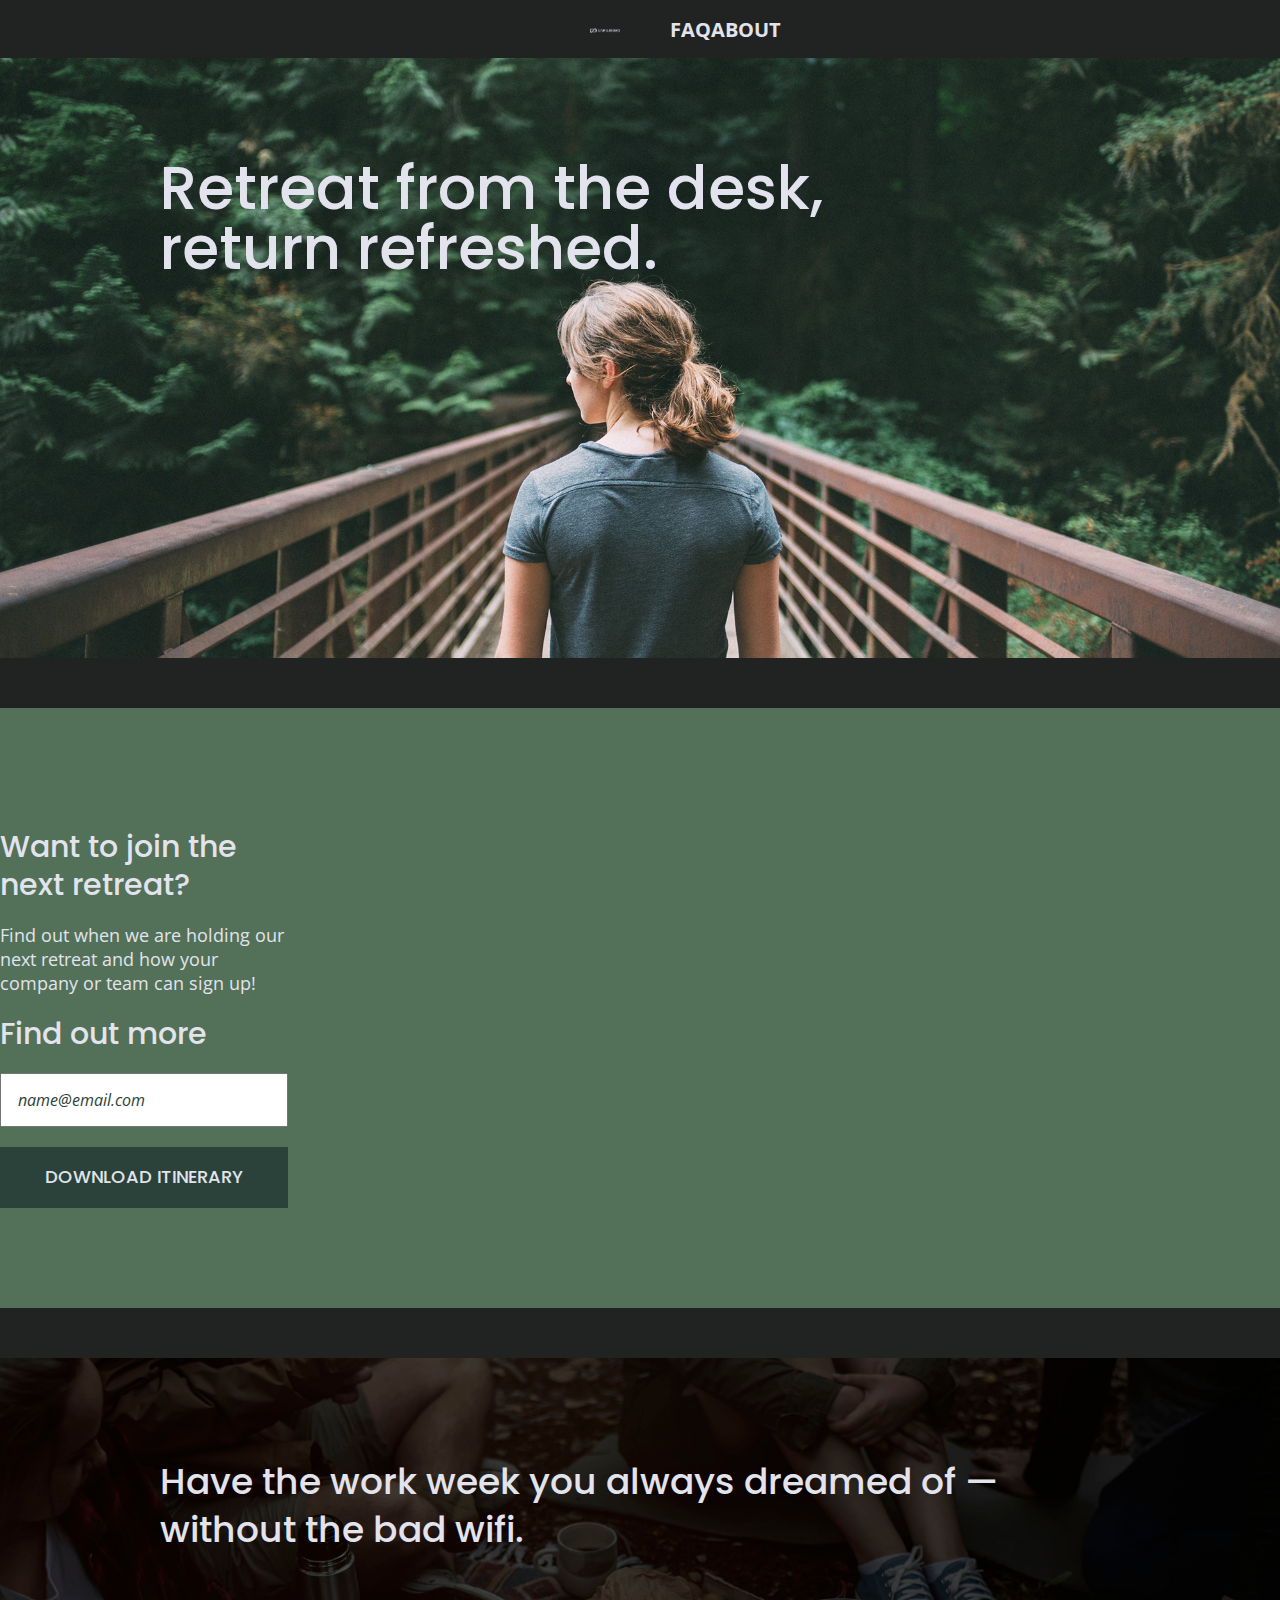
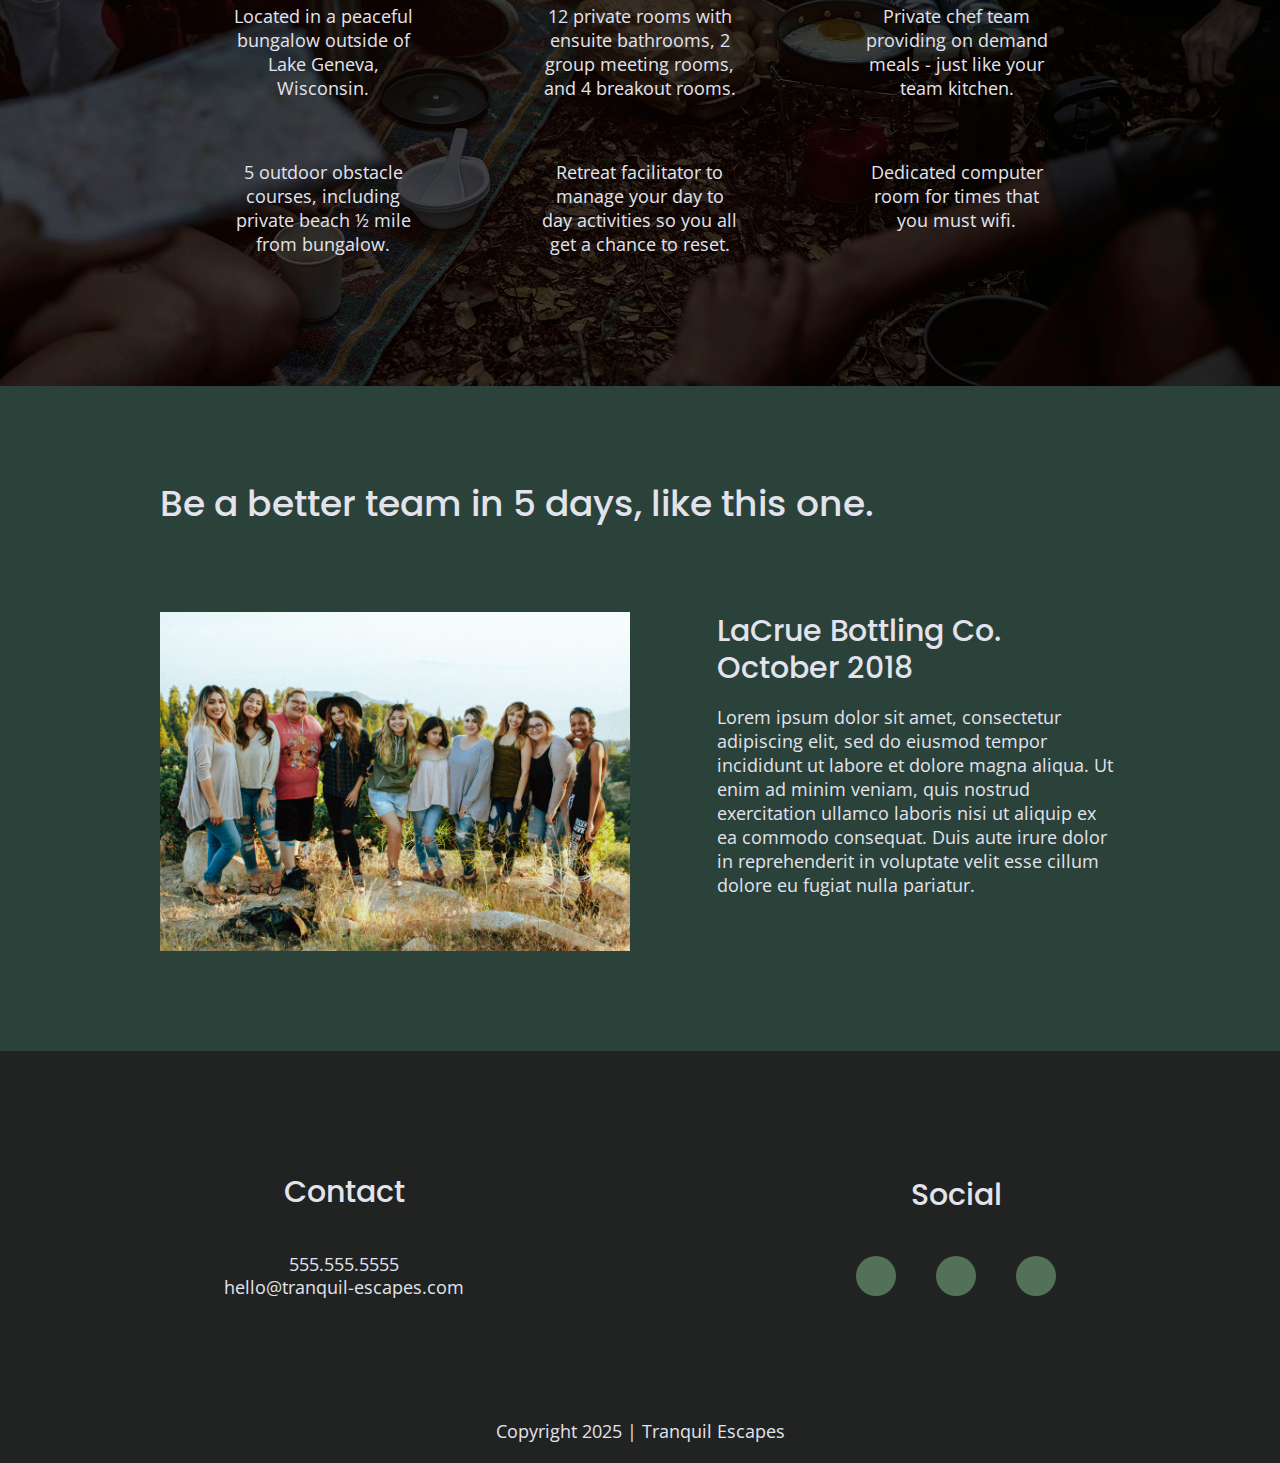
==== commit 7925dc53: "Update HTML and CSS files with latest changes" ====
--- a/index.html
+++ b/index.html
@@ -34,163 +34,168 @@
           <img src="img/unpluggedlogo.png" alt="unplugged logo">
         </a>
       </figure>
-
-      <div class="header-divider">
-        <nav>
-          <ul>
-            <li><a href="faq/index.html">FAQ</a></li>
-            <li><a href="about/index.html">About</a></li>
-          </ul>
-        </nav>
-      </div>
+      <div class="header-divider"></div>
+      <nav>
+        <ul>
+          <li><a href="faq/index.html">FAQ</a></li>
+          <li><a href="about/index.html">About</a></li>
+        </ul>
+      </nav>
+    </div>
   </header>
-  <main>
-    <section class="hero-area">
-      <div class="content-wrapper">
-        <h1>Retreat from the desk, return refreshed.</h1>
-      </div>
-    </section>
-
-    <aside>
+
+<main>
+
+  <section class="hero-area">
+    <div class="content-wrapper">
+      <h1>Retreat from the desk, return refreshed.</h1>
+    </div>
+  </section>
+
+  <aside>
+    <div class="content-wrapper">
       <div class="form-description">
-        <div class="form-description">
-          <h3>Want to join the next retreat?</h3>
-          <p>
-            Find out when we are holding our next retreat and how your company or team can sign up!
+        <h3>Want to join the next retreat?</h3>
+        <p>
+          Find out when we are holding our next retreat and how your company or team can sign up!
+        </p>
+      </div>
+      <div class="form">
+        <h3>Find out more</h3>
+        <input type="text" name="name" value="name@email.com">
+        <input type="button" value="Download Itinerary">
+      </div>
+    </div>
+  </aside>
+
+  <section class="features">
+    <div class="content-wrapper">
+      <h2>Have the work week you always dreamed of — without the bad wifi.</h2>
+      <div class="features-items">
+        <article>
+          <p class="fontawesome-icon">
+            <i class="fas fa-campground"></i>
+          </p>
+          <p class="features-item-description">
+            Located in a peaceful bungalow outside of Lake Geneva, Wisconsin.
+          </p>
+        </article>
+        <article>
+          <p class="fontawesome-icon">
+            <i class="fas fa-bed"></i>
+          </p>
+          <p class="features-item-description">
+            12 private rooms with ensuite bathrooms, 2 group meeting rooms, and 4 breakout rooms.
+          </p>
+        </article>
+        <article>
+          <p class="fontawesome-icon">
+            <i class="fas fa-utensils"></i>
+          </p>
+          <p class="features-item-description">
+            Private chef team providing on demand meals - just like your team kitchen.
+          </p>
+        </article>
+        <article>
+          <p class="fontawesome-icon">
+            <i class="fas fa-shoe-prints"></i>
+          </p>
+          <p class="features-item-description">
+            5 outdoor obstacle courses, including private beach ½ mile from bungalow.
+          </p>
+        </article>
+        <article>
+          <p class="fontawesome-icon">
+            <i class="fas fa-smile"></i>
+          </p>
+          <p class="features-item-description">
+            Retreat facilitator to manage your day to day activities so you all get a chance to reset.
+          </p>
+        </article>
+        <article>
+          <p class="fontawesome-icon">
+            <i class="fas fa-wifi"></i>
+          </p>
+          <p class="features-item-description">
+            Dedicated computer room for times that you must wifi.
+          </p>
+        </article>
+      </div>
+    </div>
+  </section>
+  <section class="reviews">
+    <div class="content-wrapper">
+      <h2>Be a better team in 5 days, like this one.</h2>
+      <article>
+        <figure>
+          <img src="img/unplugged-retreat-lacrue.jpg" alt="Group of happy people at an outdoor retreat.">
+        </figure>
+        <div>
+          <h3>LaCrue Bottling Co. October 2018</h3>
+          <p>
+            Lorem ipsum dolor sit amet, consectetur adipiscing elit, sed do eiusmod tempor incididunt ut labore et
+            dolore magna aliqua. Ut enim ad minim veniam, quis nostrud exercitation ullamco laboris nisi ut aliquip ex
+            ea commodo consequat. Duis aute irure dolor
+            in reprehenderit in voluptate velit esse cillum dolore eu fugiat nulla pariatur.
           </p>
         </div>
-        <div class="form">
-          <h3>Find out more</h3>
-          <input type="text" name="name" value="name@email.com">
-          <input type="button" value="Download Itinerary">
+      </article>
+    </div>
+  </section>
+
+</main>
+<footer>
+  <div class="content-wrapper">
+    <div class="footer-content">
+      <div class="contact">
+        <h4>Contact</h4>
+        <address>
+          <p>
+            555.555.5555<br>
+            hello@tranquil-escapes.com
+          </p>
+        </address>
+      </div>
+      <div class="social">
+        <h4>Social</h4>
+        <div class="social-icons">
+          <p>
+            <a href="https://www.facebook.com/Skillcrush/" target="_blank"><i class="fab fa-facebook-f"></i></a>
+          </p>
+          <p>
+            <a href="https://twitter.com/Skillcrush" target="_blank"><i class="fab fa-twitter"></i></a>
+          </p>
+          <p>
+            <a href="https://www.instagram.com/skillcrush/" target="_blank"><i class="fab fa-instagram"></i></a>
+          </p>
         </div>
       </div>
-    </aside>
-    <section class="features">
-      <div class="content-wrapper">
-        <h2>Have the work week you always dreamed of — without the bad wifi.</h2>
-        <div class="features-items">
-          <article>
-            <p class="fontawesome-icon">
-              <i class="fas fa-campground"></i>
-            </p>
-            <p class="features-item-description">
-              Located in a peaceful bungalow outside of Lake Geneva, Wisconsin.
-            </p>
-          </article>
-          <article>
-            <p class="fontawesome-icon">
-              <i class="fas fa-bed"></i>
-            </p>
-            <p class="features-item-description">
-              12 private rooms with ensuite bathrooms, 2 group meeting rooms, and 4 breakout rooms.
-            </p>
-          </article>
-          <article>
-            <p class="fontawesome-icon">
-              <i class="fas fa-utensils"></i>
-            </p>
-            <p class="features-item-description">
-              Private chef team providing on demand meals - just like your team kitchen.
-            </p>
-          </article>
-          <article>
-            <p class="fontawesome-icon">
-              <i class="fas fa-shoe-prints"></i>
-            </p>
-            <p class="features-item-description">
-              5 outdoor obstacle courses, including private beach ½ mile from bungalow.
-            </p>
-          </article>
-          <article>
-            <p class="fontawesome-icon">
-              <i class="fas fa-smile"></i>
-            </p>
-            <p class="features-item-description">
-              Retreat facilitator to manage your day to day activities so you all get a chance to reset.
-            </p>
-          </article>
-          <article>
-            <p class="fontawesome-icon">
-              <i class="fas fa-wifi"></i>
-            </p>
-            <p class="features-item-description">
-              Dedicated computer room for times that you must wifi.
-            </p>
-          </article>
-        </div>
-      </div>
-    </section>
-    <section class="reviews">
-      <div class="content-wrapper">
-        <h2>Be a better team in 5 days, like this one.</h2>
-        <article>
-          <figure>
-            <img src="img/unplugged-retreat-lacrue.jpg" alt="Group of happy people at an outdoor retreat.">
-          </figure>
-          <div>
-            <h3>LaCrue Bottling Co. October 2018</h3>
-            <p>
-              Lorem ipsum dolor sit amet, consectetur adipiscing elit, sed do eiusmod tempor incididunt ut labore et
-              dolore magna aliqua. Ut enim ad minim veniam, quis nostrud exercitation ullamco laboris nisi ut aliquip ex
-              ea commodo consequat. Duis aute irure dolor
-              in reprehenderit in voluptate velit esse cillum dolore eu fugiat nulla pariatur.
-            </p>
-          </div>
-        </article>
-      </div>
-    </section>
-  </main>
-  <footer>
-    <div class="content-wrapper">
-      <div class="footer-content">
-        <div class="contact">
-          <h4>Contact</h4>
-          <address>
-            <p>555.555.5555<br>
-              hello@tranquil-escapes.com
-            </p>
-          </address>
-          <div class="social">
-            <h4>Social</h4>
-            <div class="social-icons">
-              <p>
-                <a href="https://www.facebook.com/Skillcrush/" target="_blank"></a>
-              </p>
-              <p>
-                <a href="https://twitter.com/Skillcrush" target="_blank"></a>
-              </p>
-              <p>
-                <a href="https://www.instagram.com/skillcrush/" target="_blank"></a>
-              </p>
-            </div>
-          </div>
-        </div>
-        <!-- footer content ends-->
-      </div>
-      <!-- footer content-wrapper ends -->
-      <div class="copyright">
-        <p>Copyright 2025 | Tranquil Escapes</p>
-      </div>
-  </footer>
-
-  <script src="js/vendor/modernizr-3.11.2.min.js"></script>
-  <script src="js/plugins.js"></script>
-  <script src="js/main.js"></script>
-
-  <!-- Google Analytics: change UA-XXXXX-Y to be your site's ID. -->
-  <script>
-    window.ga = function () {
-      ga.q.push(arguments)
-    };
-    ga.q = [];
-    ga.l = +new Date;
-    ga('create', 'UA-XXXXX-Y', 'auto');
-    ga('set', 'anonymizeIp', true);
-    ga('set', 'transport', 'beacon');
-    ga('send', 'pageview')
-  </script>
-  <script src="https://www.google-analytics.com/analytics.js" async></script>
+    </div>
+    <!-- footer content ends-->
+  </div>
+  <!-- footer content-wrapper ends -->
+  <div class="copyright">
+    <p>Copyright 2025 | Tranquil Escapes</p>
+  </div>
+</footer>
+
+<script src="js/vendor/modernizr-3.11.2.min.js"></script>
+<script src="js/plugins.js"></script>
+<script src="js/main.js"></script>
+
+<!-- Google Analytics: change UA-XXXXX-Y to be your site's ID. -->
+<script>
+  window.ga = function () {
+    ga.q.push(arguments)
+  };
+  ga.q = [];
+  ga.l = +new Date;
+  ga('create', 'UA-XXXXX-Y', 'auto');
+  ga('set', 'anonymizeIp', true);
+  ga('set', 'transport', 'beacon');
+  ga('send', 'pageview')
+</script>
+<script src="https://www.google-analytics.com/analytics.js" async defer></script>
 </body>
 
 </html>--- a/css/main.css
+++ b/css/main.css
@@ -97,6 +97,7 @@
   font-size: 1em;
   color: #e2e3ed;
   text-align: left;
+  background-color: #202322;
 }
 
 ul,
@@ -113,21 +114,22 @@
 
 h2 {
   font-family: 'Poppins', sans-serif;
-  font-size: 1em;
+  font-size: 1.875em;
   font-weight: 500;
+  margin: 0;
 }
 
 h3,
 h4 {
   font-family: 'Poppins', sans-serif;
-  font-size: 1em;
+  font-size: 1.125em;
   font-weight: 500;
   margin: 20px 0;
 }
 
 p {
-  line-height: 18px;
-  font-size: 14px;
+  line-height: 1.285;
+  font-size: .875em;
 }
 
 img {
@@ -152,7 +154,6 @@
   justify-content: center;
   padding: 15px 0;
   background-color: #202322;
-
 }
 
 header .content-wrapper {
@@ -162,6 +163,7 @@
   flex-flow: row wrap;
   margin: 0;
 }
+
 header figure {
   width: 60%;
 }
@@ -175,7 +177,7 @@
 
 header nav {
   width: 60%;
-  font-size: 18px;
+  font-size: 1.125em;
   font-weight: 700;
   text-transform: uppercase;
 }
@@ -187,7 +189,7 @@
 }
 
 header nav ul li {
-  font-size: 18px;
+  font-size: 1.125em;
 }
 
 footer {
@@ -217,25 +219,34 @@
 }
 
 footer .social-icons p {
+  background-color: #527158;
+  border-radius: 50%;
+  width: 40px;
+  height: 40px;
   display: flex;
   justify-content: center;
   align-items: center;
+}
+
+footer .social-icons p i {
+  font-size: 1.3125em;
 }
 
 footer .copyright {
   margin: 20px 0;
 }
+
 /* -------------------- Mobile Styles - Homepage -------------------- */
 
 /* Hero Area */
 
 .hero-area {
-  display: flex;
-  justify-content: center;
   background: url(../img/unplugged-retreat.jpg);
   background-size: cover;
   background-position: center;
   min-height: 500px;
+  display: flex;
+  justify-content: center;
   }
 
 .hero-area h1 {
@@ -248,9 +259,9 @@
 /* Aside */
 
 aside {
-  display: flex;
-  justify-content: center;
   background-color: #527158;
+  display: flex;
+  justify-content: center;
 }
 
 aside .form {
@@ -282,11 +293,11 @@
 /* Features */
 
 .features {
-  display: flex;
-  justify-content: center;
   background: url('../img/unplugged-retreat-features.jpg');
   background-size: cover;
   background-position: center;
+  display: flex;
+  justify-content: center;
 }
 
 .features h2 {
@@ -301,8 +312,12 @@
 .features .features-items {
   display: flex;
   justify-content: center;
-  align-items: flex-start;
-  flex-flow: row wrap;
+   flex-flow: row wrap;
+}
+
+.features i {
+  font-size: 3.75em;
+  margin-bottom: 40px;
 }
 
 .features p {
@@ -313,15 +328,14 @@
 /* Reviews */
 
 .reviews {
-  display: flex;
-  justify-content: center;
   background: #2a423a;
- 
+  display: flex;
+  justify-content: center;
 }
 
 .reviews h2 {
   margin-bottom: 40px;
-  line-height: 30px;
+  line-height: 1;
 }
 
 .reviews h3 {
@@ -336,13 +350,13 @@
 .mission {
   display: flex;
   justify-content: center;
-  background: #527158;
+  background-color: #527158;
 }
 
 .contact-section {
   display: flex;
   justify-content: center;
-  background: #2a423a;
+  background-color: #2a423a;
 }
 
 .contact-content p {
@@ -385,7 +399,7 @@
 
 .faq h2 {
   margin-bottom: 40px;
-  line-height: 30px;
+  line-height: 1;
 }
 
 .faq-content {
@@ -393,7 +407,7 @@
 }
 
 .faq-content h4 {
-  line-height: 24px;
+  line-height: 1.333;
 }
 
 /* ==========================================================================
@@ -490,6 +504,15 @@
     max-width: 640px;
     margin: 100px 0;
   }
+  h2 {
+    font-size: 2.25em;
+    line-height: 1.333;
+  }
+
+  h3 {
+    font-size: 1.5em;
+    line-height: 1.25;
+  }
   /* Header */
   header {
     padding: 33px 0;
@@ -499,6 +522,10 @@
     justify-content: space-between;
   }
 
+  header figure {
+    width: 30%;
+  }
+
   header nav {
     width: 20%;
   }
@@ -512,6 +539,16 @@
   }
 
   /* Hero Area */
+
+  .hero-area {
+    min-height: 600px;
+  }
+
+  .hero-area h1 {
+    font-size: 3em;
+    line-height: 1;
+    margin: 0;
+  }
 
   /* Aside */
   aside {
@@ -527,6 +564,15 @@
   }
 
   /* Features */
+
+  .features h2 {
+  margin-bottom: 20px;
+}
+
+.features .features-items {
+  align-items: flex-start;
+}
+
   .features article {
     display: flex;
     align-items: center;
@@ -538,14 +584,29 @@
     width: 62%;
   }
 
+  .features i {
+    margin-bottom: 30px;
+  }
+
   /* Reviews */
   .reviews article {
     display: flex;
     justify-content: space-between;
   }
 
+  
+  .reviews h2 {
+    width: 85%;
+  }
+
+.reviews article figure,
   .reviews article div {
     width: 49%;
+  }
+
+  .reviews h3 {
+    width: 75%;
+    margin: 0;
   }
 
   /* Footer */
@@ -553,7 +614,7 @@
     width: 65%;
   }
 
-  .footer-content {
+  footer .footer-content {
     display: flex;
     justify-content: space-between;
     align-items: center;
@@ -561,6 +622,20 @@
 
   footer .contact {
     margin-bottom: 0;
+  }
+
+  footer h4 {
+    font-size: 1.5em;
+    margin-bottom: 40px;
+  }
+
+  footer p {
+    line-height: 1.285;
+  }
+
+  footer .social-icons {
+    width: 12.5em;
+    justify-content: space-between;
   }
 
   footer .copyright {
@@ -579,8 +654,8 @@
     width: 45%;
   }
 
-  .map-container { 
-    padding-bottom: 78.125%;
+  .map figure {
+    padding-bottom: 45.5%;
   }
 
   .contact-section .content-wrapper h2 {
@@ -592,9 +667,12 @@
     justify-content: space-between;
     align-items: flex-start;
   }
+
+  .contact-content h4 {
+    font-size: 1.5em;
+  }
   /* FAQ Page - Tablet View */
   .faq .content-wrapper {
-    display: flex;
     justify-content: space-between;
   }
   .faq-content {
@@ -603,24 +681,42 @@
   .faq h2 {
     width: 100%;
   }
+
+  .faq h4,
+  .faq p {
+    font-size: .875em;
+    line-height: 1.125;
+  }
 }
 
 @media only screen and (min-width: 1200px) {
   /*Desktop styles here*/
+
+  .content-wrapper {
+    max-width: 960px;
+  }
+
   header {
     padding: 15px 0;
   }
 
-  .content-wrapper {
-    max-width: 960px;
-  }
-
-  .map-container { 
-    padding-bottom: 62.5%;
-    }
+  h2 {
+    font-size: 2.25em;
+  }
+
+  h3,
+  h4 {
+    font-size: 1.875em;
+  }
+
+  p {
+    font-size: 1.125em;
+    line-height: 1.333;
+  }
 
   /* Hero */
   .hero-area h1 {
+    font-size: 3.75em;
     width: 80%;
   }
 
@@ -633,6 +729,10 @@
   aside .content-wrapper .form {
     width: 30%;
   }
+  
+  .form-description p {
+    font-size: 1.125em;
+  }
 
   /* Features */
   .features h2 {
@@ -643,8 +743,20 @@
     flex-basis: 33%;
   }
 
+  .reviews h2 {
+    padding-bottom: 50px;
+  }
+
   .reviews article div {
     width: 42%;
+  }
+
+  footer h4 {
+    font-size: 1.875em;
+  }
+
+  .map figure {
+    padding-bottom: 37.5%;
   }
 
   .mission h2,
@@ -652,8 +764,19 @@
     width: 95%;
   }
 
+  .contact-content h4 {
+    font-size: 1.875em;
+  }
+
   .faq h2 {
     width: 100%;
+    font-size: 3em;
+  }
+
+  .faq h4,
+  .faq p {
+    font-size: 1.125em;
+    line-height: 1;
   }
 }
 
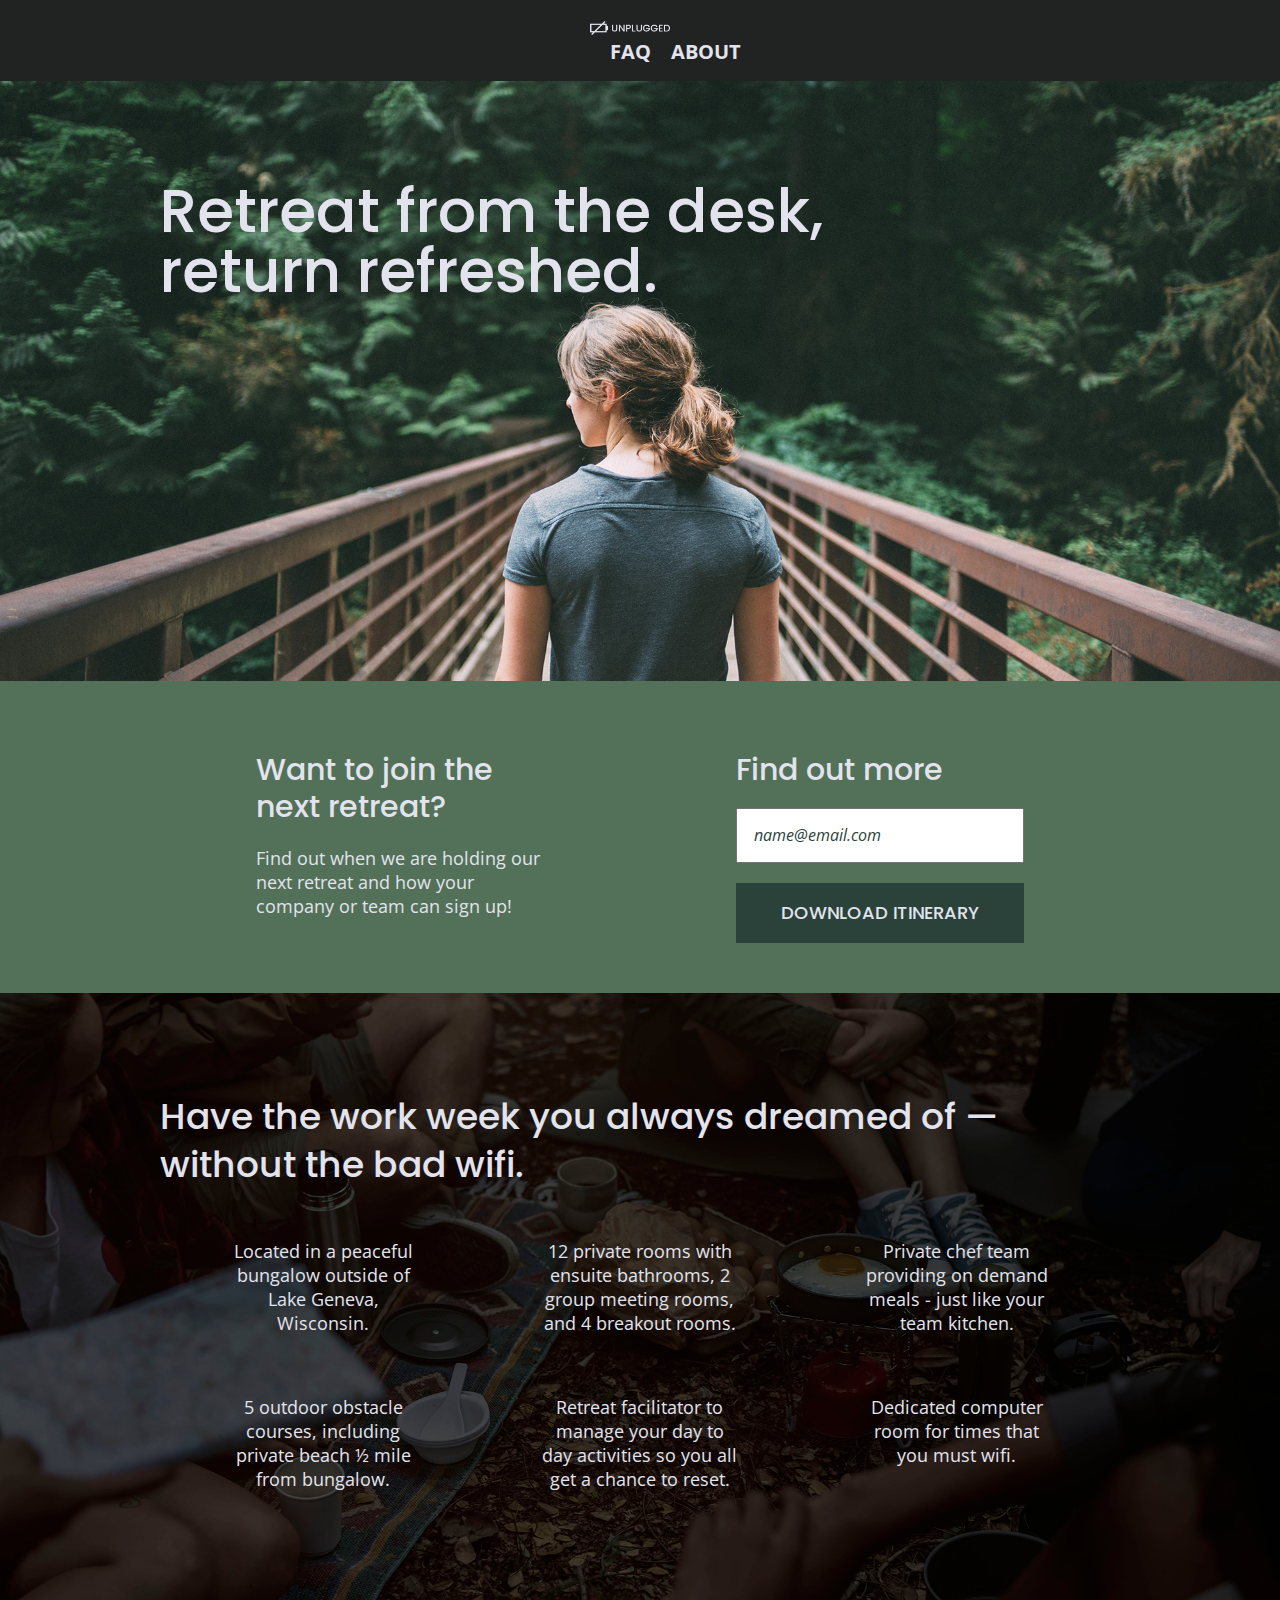
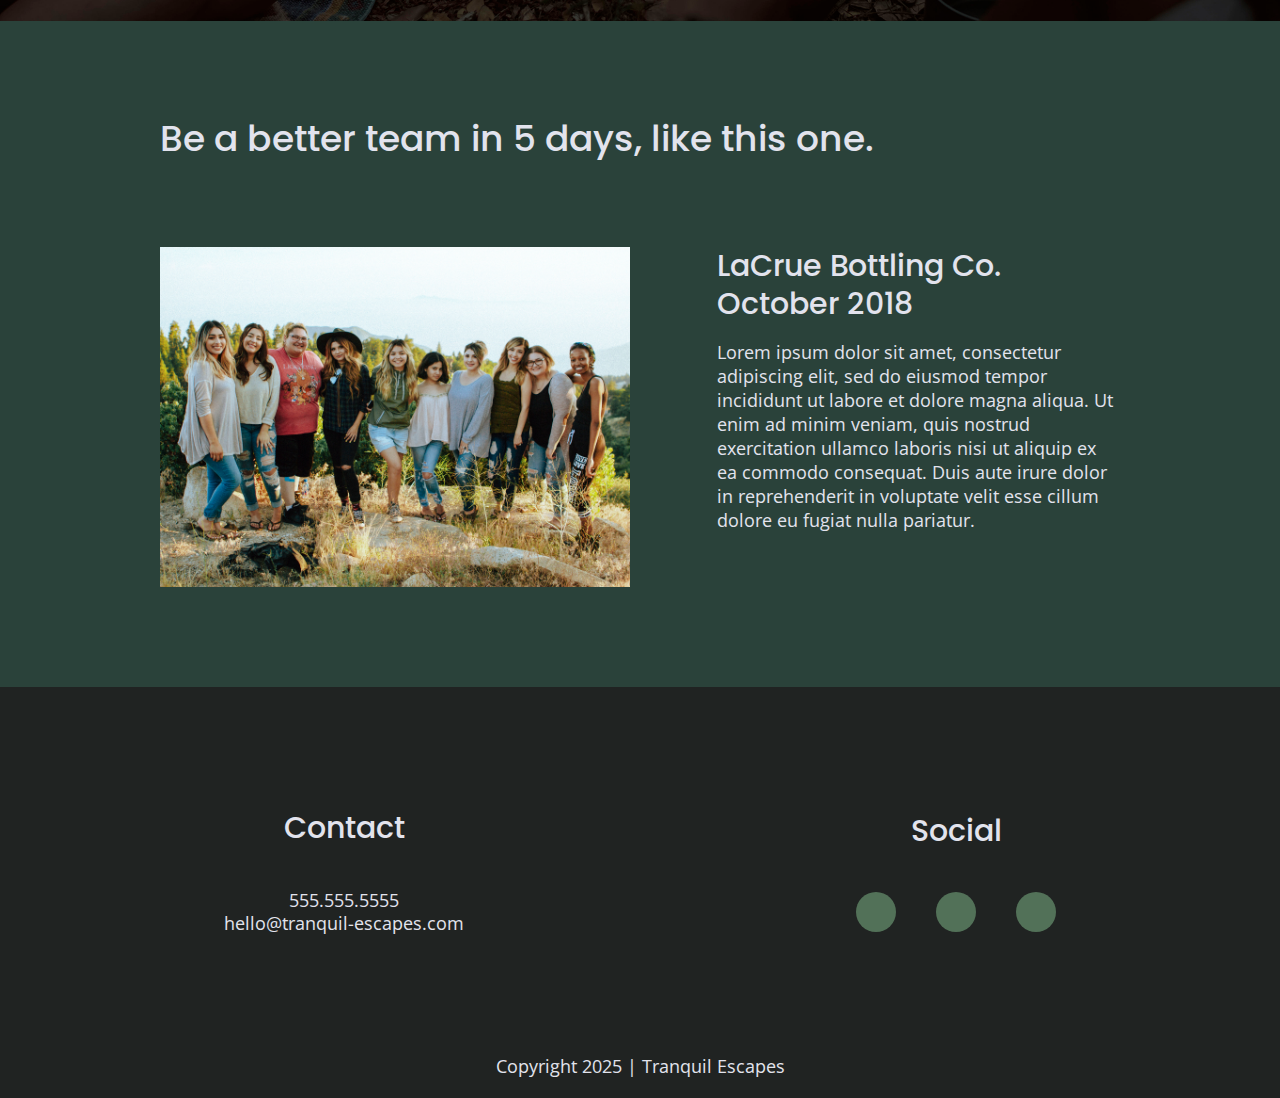
==== commit 3da293e0: "Updated CSS for responsive design and header layout adjustments" ====
--- a/index.html
+++ b/index.html
@@ -5,7 +5,7 @@
   <meta charset="utf-8">
   <title>Tranquil Escapes</title>
   <meta name="description" content="">
-  <meta name="viewport" content="width=device-width, initial-scale=1">
+  <meta name="viewport" content="width=device-width, initial-scale=1, shrink-to-fit=no">
 
   <meta property="og:title" content="">
   <meta property="og:type" content="">
@@ -27,6 +27,7 @@
 </head>
 
 <body>
+  
   <header>
     <div class="content-wrapper">
       <figure>
--- a/css/main.css
+++ b/css/main.css
@@ -93,7 +93,7 @@
 }
 
 body {
-  font-family: 'Open Sans', sans-serif;
+  font-family: "Open Sans", sans-serif;
   font-size: 1em;
   color: #e2e3ed;
   text-align: left;
@@ -113,7 +113,7 @@
 }
 
 h2 {
-  font-family: 'Poppins', sans-serif;
+  font-family: "Poppins", sans-serif;
   font-size: 1.875em;
   font-weight: 500;
   margin: 0;
@@ -121,7 +121,7 @@
 
 h3,
 h4 {
-  font-family: 'Poppins', sans-serif;
+  font-family: "Poppins", sans-serif;
   font-size: 1.125em;
   font-weight: 500;
   margin: 20px 0;
@@ -129,7 +129,7 @@
 
 p {
   line-height: 1.285;
-  font-size: .875em;
+  font-size: 0.875em;
 }
 
 img {
@@ -169,10 +169,10 @@
 }
 
 .header-divider {
+  background: #3a3a3a;
   width: 100%;
   height: 1px;
   margin: 10px 0 20px 0;
-  background: #3a3a3a;
 }
 
 header nav {
@@ -185,20 +185,18 @@
 header nav ul {
   display: flex;
   justify-content: space-around;
-  width: 100%;
-}
+  }
 
 header nav ul li {
   font-size: 1.125em;
-}
+ }
 
 footer {
   display: flex;
   flex-direction: column;
   align-items: center;
   text-align: center;
-  background-color: #202322;
-}
+ }
 
 footer p {
   margin: 0;
@@ -247,7 +245,7 @@
   min-height: 500px;
   display: flex;
   justify-content: center;
-  }
+}
 
 .hero-area h1 {
   font-size: 2.25em;
@@ -293,7 +291,7 @@
 /* Features */
 
 .features {
-  background: url('../img/unplugged-retreat-features.jpg');
+  background: url("../img/unplugged-retreat-features.jpg");
   background-size: cover;
   background-position: center;
   display: flex;
@@ -312,7 +310,7 @@
 .features .features-items {
   display: flex;
   justify-content: center;
-   flex-flow: row wrap;
+  flex-flow: row wrap;
 }
 
 .features i {
@@ -353,30 +351,30 @@
   background-color: #527158;
 }
 
+.map figure {
+  width: 100%;
+  height: 0;
+  padding-bottom: 125%;
+  overflow: hidden;
+  position: relative;
+}
+
+.map iframe {
+  width: 100%;
+  height: 100%;
+  position: absolute;
+  top: 0;
+  left: 0;
+}
+
 .contact-section {
-  display: flex;
-  justify-content: center;
   background-color: #2a423a;
-}
+  display: flex;
+  justify-content: center;
+  }
 
 .contact-content p {
   margin: 0;
-}
-
-.map figure {
-    width: 100%;
-    height: 0; 
-    padding-bottom: 125%; 
-    overflow: hidden;
-    position: relative;
-}
- 
-.map iframe {
-    width: 100%;
-    height: 100%;
-    position: absolute; 
-    top: 0; 
-    left: 0; 
 }
 
 /* ==========================================================================
@@ -500,10 +498,12 @@
 
 @media only screen and (min-width: 768px) {
   /*Tablet styles here*/
+
   .content-wrapper {
     max-width: 640px;
     margin: 100px 0;
   }
+
   h2 {
     font-size: 2.25em;
     line-height: 1.333;
@@ -513,26 +513,44 @@
     font-size: 1.5em;
     line-height: 1.25;
   }
+
   /* Header */
   header {
     padding: 33px 0;
   }
+
   header .content-wrapper {
     width: 100px;
+    display: flex;
     justify-content: space-between;
+    align-items: center;
   }
 
   header figure {
-    width: 30%;
-  }
-
-  header nav {
-    width: 20%;
+    width: auto;
+    margin-right: 20px;
+  }
+
+  header figure img { 
+    max-width: 200px; 
+    height: auto; 
+  }
+
+   header nav {
+    width: auto;
   }
 
   header nav ul {
+    display: flex;
     justify-content: space-between;
-  }
+    list0style: none;
+    padding: 0;
+  }
+
+  header nav ul li {
+    margin-left: 20px;
+  }
+
 
   .header-divider {
     display: none;
@@ -551,7 +569,7 @@
   }
 
   /* Aside */
-  aside {
+  aside .content-wrapper{
     display: flex;
     justify-content: space-between;
     align-content: flex-start;
@@ -566,12 +584,12 @@
   /* Features */
 
   .features h2 {
-  margin-bottom: 20px;
-}
-
-.features .features-items {
-  align-items: flex-start;
-}
+    margin-bottom: 20px;
+  }
+
+  .features .features-items {
+    align-items: flex-start;
+  }
 
   .features article {
     display: flex;
@@ -594,12 +612,11 @@
     justify-content: space-between;
   }
 
-  
   .reviews h2 {
     width: 85%;
   }
 
-.reviews article figure,
+  .reviews article figure,
   .reviews article div {
     width: 49%;
   }
@@ -671,6 +688,7 @@
   .contact-content h4 {
     font-size: 1.5em;
   }
+
   /* FAQ Page - Tablet View */
   .faq .content-wrapper {
     justify-content: space-between;
@@ -684,7 +702,7 @@
 
   .faq h4,
   .faq p {
-    font-size: .875em;
+    font-size: 0.875em;
     line-height: 1.125;
   }
 }
@@ -694,6 +712,7 @@
 
   .content-wrapper {
     max-width: 960px;
+    margin: 100px;
   }
 
   header {
@@ -729,7 +748,7 @@
   aside .content-wrapper .form {
     width: 30%;
   }
-  
+
   .form-description p {
     font-size: 1.125em;
   }
@@ -778,13 +797,6 @@
     font-size: 1.125em;
     line-height: 1;
   }
-}
-
-@media print,
-  (-webkit-min-device-pixel-ratio: 1.25),
-  (min-resolution: 1.25dppx),
-  (min-resolution: 120dpi) {
-  /* Style adjustments for high resolution devices */
 }
 
 /* ==========================================================================
